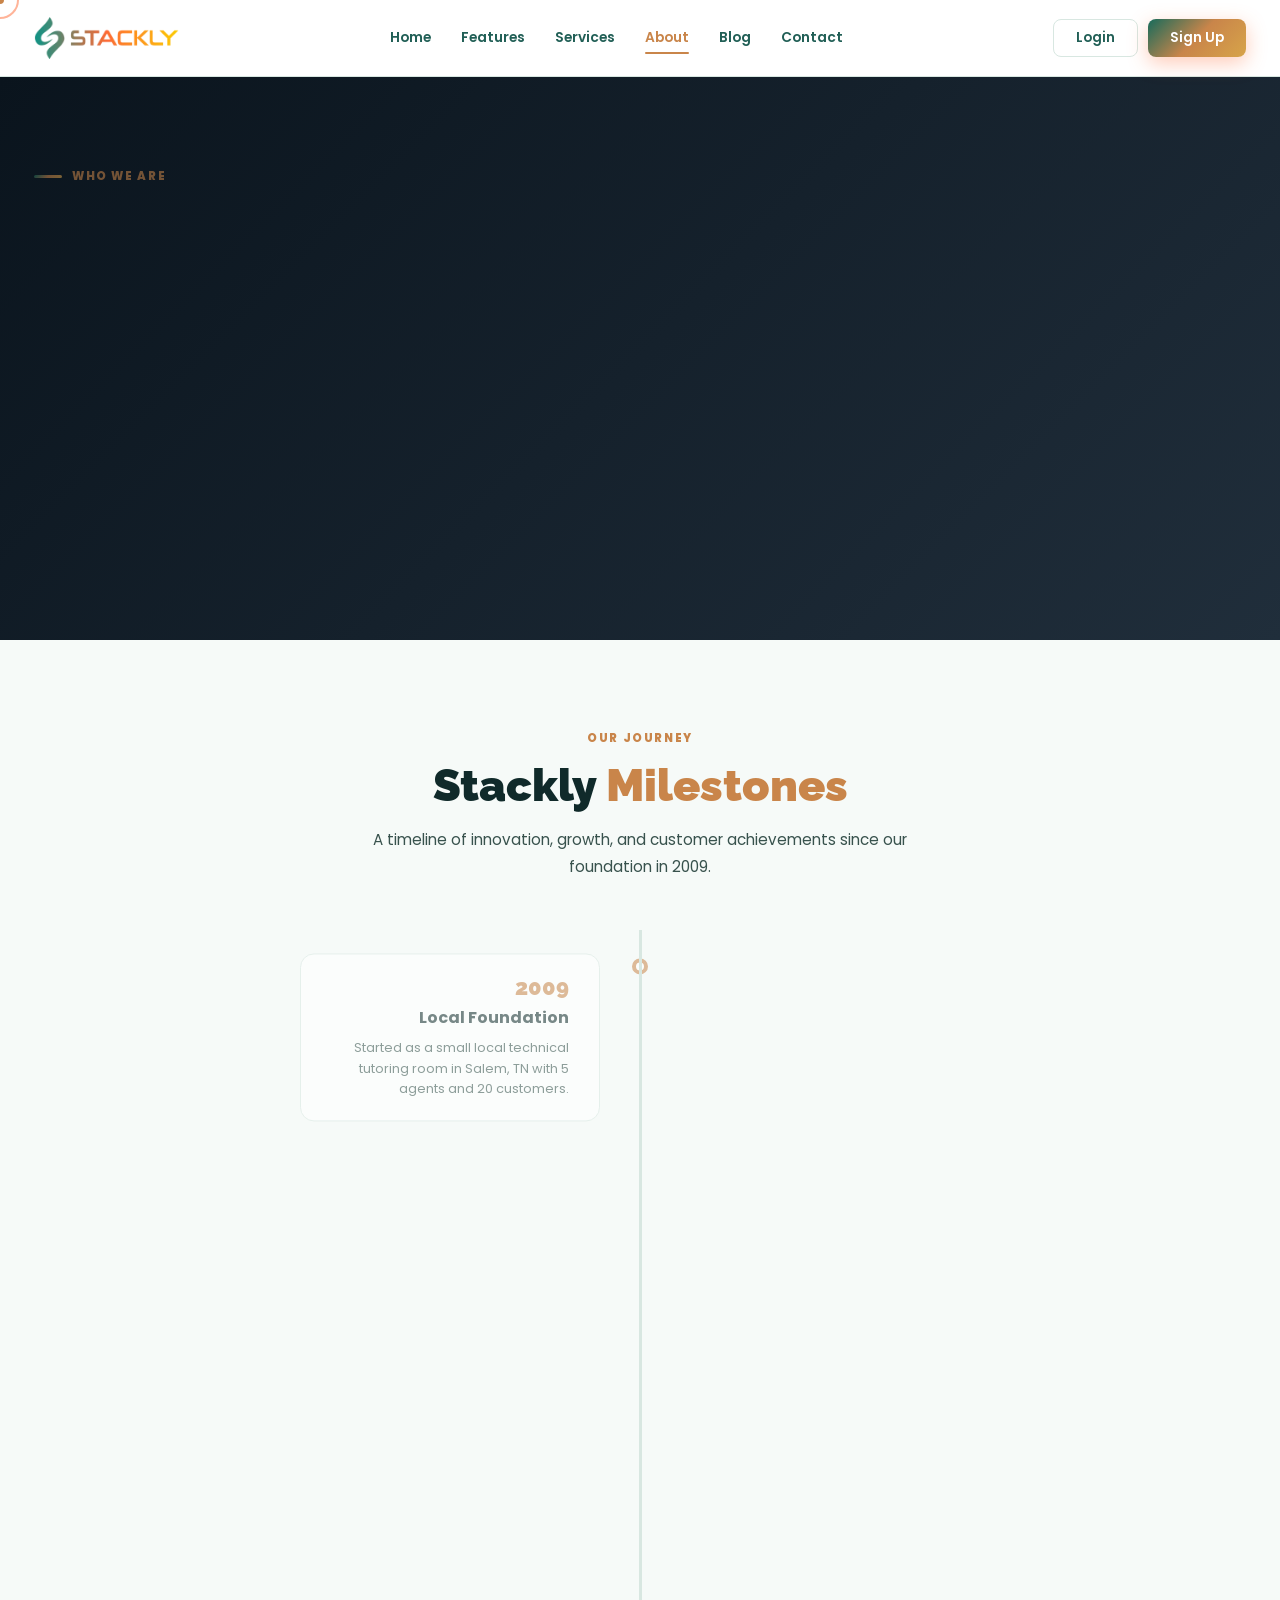
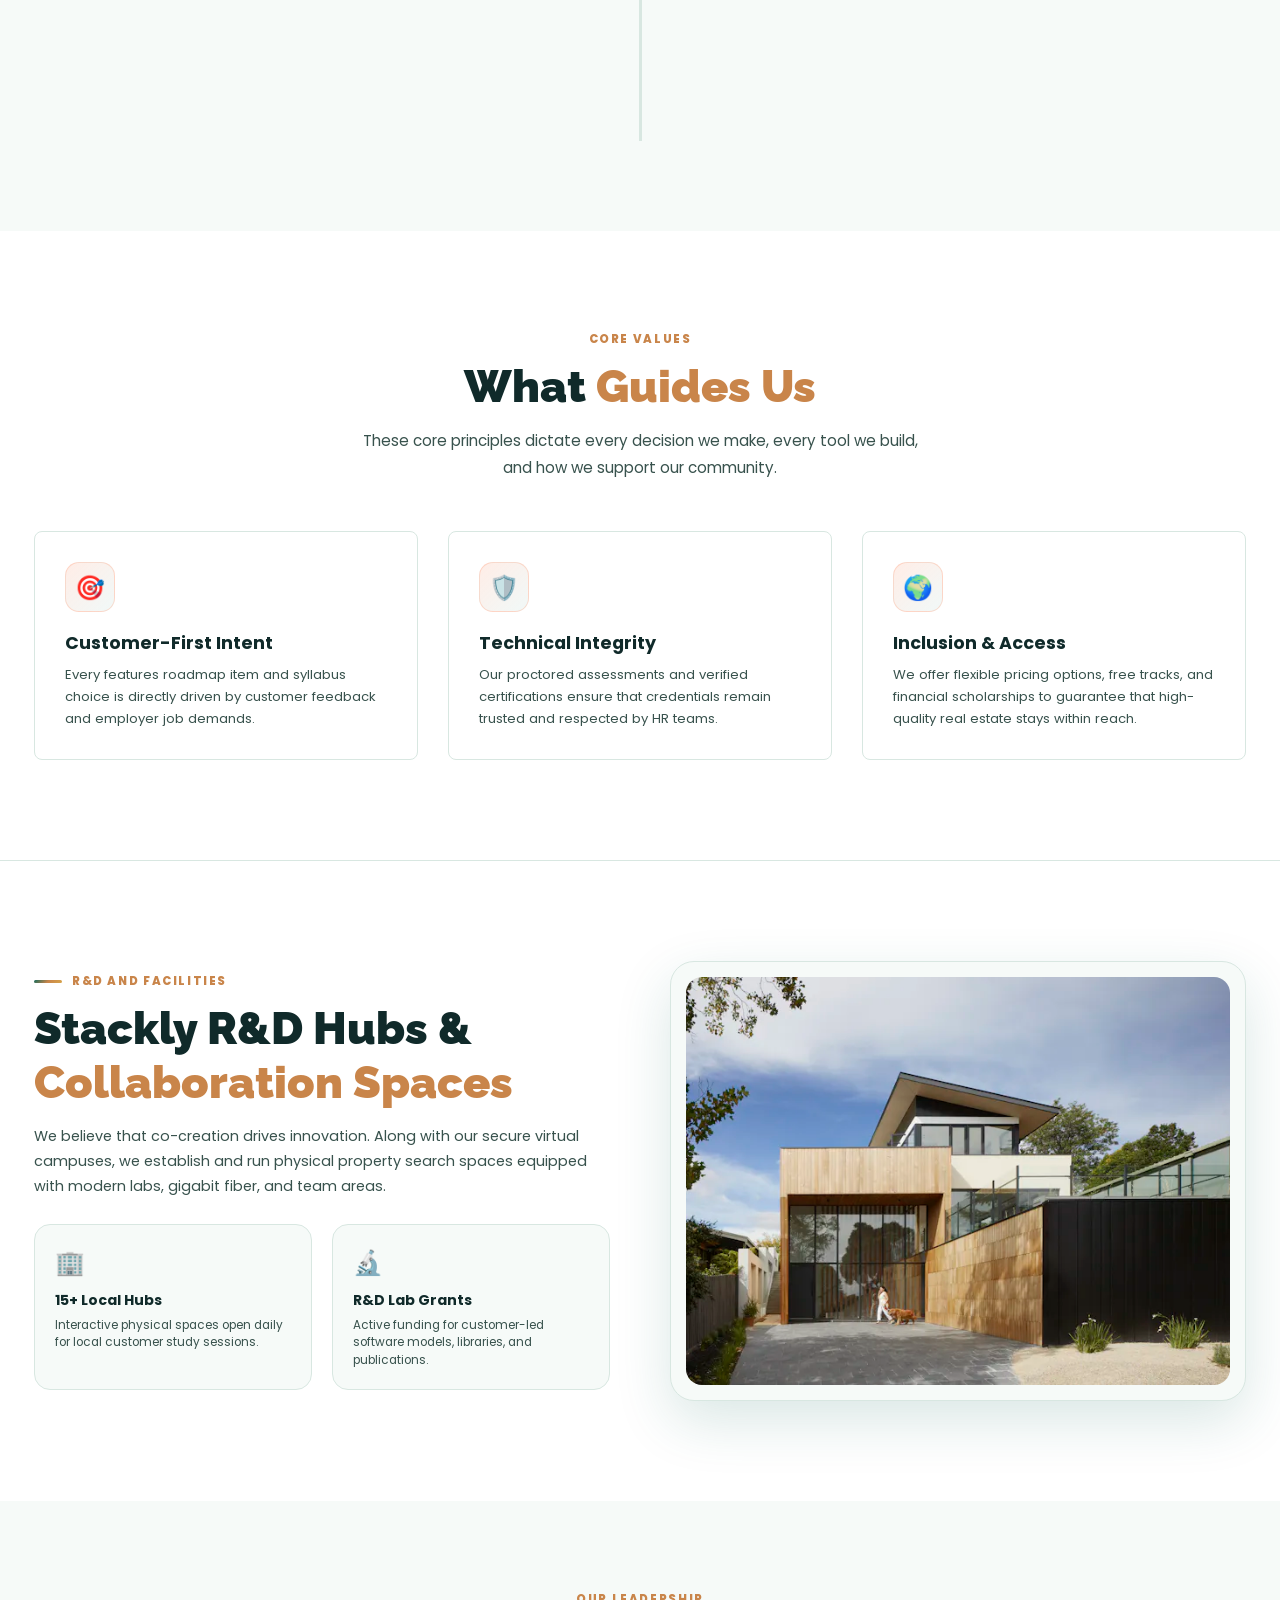
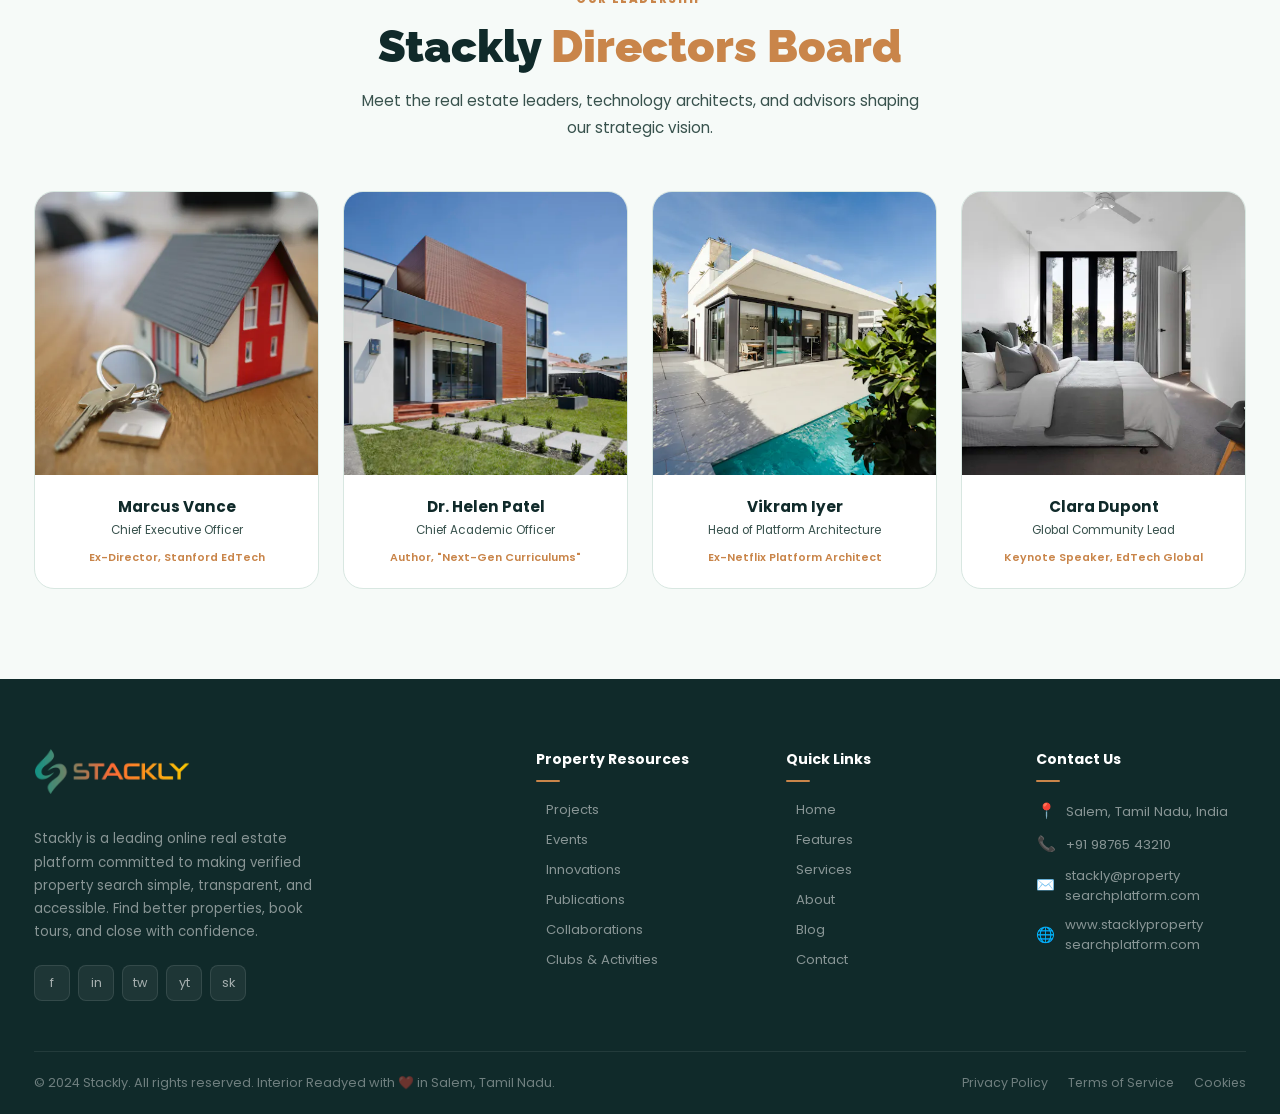
==== about.html @ 32b06a12 "Add files via upload" ====
<!DOCTYPE html>
<html lang="en">
<head>
<meta charset="UTF-8">
<meta name="viewport" content="width=device-width, initial-scale=1.0">
<title>About Us - Stackly</title>
<link href="https://fonts.googleapis.com/css2?family=Poppins:wght@300;400;500;600;700;800;900&family=Raleway:wght@400;600;700;800;900&display=swap" rel="stylesheet">
<link rel="stylesheet" href="index.css">
<!-- GSAP CDN -->
<script src="https://cdnjs.cloudflare.com/ajax/libs/gsap/3.12.5/gsap.min.js"></script>
<style>
/* Custom local styles for timeline */
.timeline {
  position: relative;
  max-width: 800px;
  margin: 40px auto 0;
  padding: 0 20px;
}
.timeline::after {
  content: '';
  position: absolute;
  width: 3px;
  background: var(--border);
  top: 0;
  bottom: 0;
  left: 50%;
  margin-left: -1.5px;
}
.timeline-item {
  padding: 10px 40px;
  position: relative;
  background: transparent;
  width: 50%;
  box-sizing: border-box;
}
.timeline-item::after {
  content: '';
  position: absolute;
  width: 16px;
  height: 16px;
  right: -8px;
  background: #fff;
  border: 4px solid var(--orange);
  top: 15px;
  border-radius: 50%;
  z-index: 1;
}
.left-item {
  left: 0;
  text-align: right;
}
.right-item {
  left: 50%;
  text-align: left;
}
.right-item::after {
  left: -8px;
}
.timeline-content {
  padding: 20px 30px;
  background: #fff;
  border: 1px solid var(--border);
  border-radius: 14px;
  position: relative;
}
.timeline-year {
  font-family: 'Raleway', sans-serif;
  font-size: 1.4rem;
  font-weight: 900;
  color: var(--orange);
  margin-bottom: 5px;
}
@media (max-width: 768px) {
  .timeline::after {
    left: 31px;
  }
  .timeline-item {
    width: 100%;
    padding-left: 70px;
    padding-right: 25px;
    text-align: left;
  }
  .timeline-item::after {
    left: 23px;
  }
  .left-item {
    left: 0;
  }
  .right-item {
    left: 0;
  }
}
</style>
</head>
<body>

<!-- CURSOR -->
<div id="cur-dot"></div>
<div id="cur-ring"></div>

<!-- LOADER -->
<div id="loader">
  <div class="loader-edu-wrapper">
    <svg class="loader-edu-icon" viewBox="0 0 24 24" fill="none" xmlns="http://www.w3.org/2000/svg">
      <defs>
        <linearGradient id="eduGrad" x1="0%" y1="0%" x2="100%" y2="100%">
          <stop offset="0%" stop-color="#0d9488" />
          <stop offset="50%" stop-color="#ff6b35" />
          <stop offset="100%" stop-color="#ffcc00" />
        </linearGradient>
        <linearGradient id="eduGradFill" x1="0%" y1="0%" x2="100%" y2="100%">
          <stop offset="0%" stop-color="#0d9488" stop-opacity="0.1" />
          <stop offset="50%" stop-color="#ff6b35" stop-opacity="0.1" />
          <stop offset="100%" stop-color="#ffcc00" stop-opacity="0.1" />
        </linearGradient>
      </defs>
      <path d="M6 12v5c0 2 2 3 6 3s6-1 6-3v-5" stroke="url(#eduGrad)" stroke-width="2" stroke-linecap="round" stroke-linejoin="round" fill="url(#eduGradFill)"/>
      <path d="M2 10l10-5 10 5-10 5z" stroke="url(#eduGrad)" stroke-width="2" stroke-linecap="round" stroke-linejoin="round" fill="url(#eduGradFill)"/>
      <path d="M22 10v6" stroke="url(#eduGrad)" stroke-width="2" stroke-linecap="round" stroke-linejoin="round"/>
    </svg>
  </div>
  <div class="ld-logo">
    <img src="logo_gold.webp" alt="Stackly Logo" class="loader-logo-img">
  </div>
  <div class="ld-bar-bg"><div class="ld-bar"></div></div>
  <div class="ld-words">Loading company history...</div>
</div>

<!-- SCROLL TOP -->
<div id="scrolltop" onclick="window.scrollTo({top:0,behavior:'smooth'})">↑</div>

</div>

<!-- NAVBAR -->
<nav id="navbar">
  <div class="nav-inner">
    <a href="index.html" class="nav-logo">
      <img src="logo_gold.webp" alt="Stackly Logo" class="nav-logo-img">
    </a>
    <ul class="nav-menu">
      <li><a href="index.html">Home</a></li>
      <li><a href="features.html">Features</a></li>
      <li><a href="services.html">Services</a></li>
      <li><a href="about.html" class="active">About</a></li>
      <li><a href="blog.html">Blog</a></li>
      <li><a href="contact.html">Contact</a></li>
    </ul>
    <div class="nav-actions">
      <button class="btn-login" onclick="location.href='login.html'">Login</button>
      <button class="btn-register" onclick="location.href='signup.html'">Sign Up</button>
    </div>
    <div class="hamburger" id="ham">
      <span></span><span></span><span></span>
    </div>
  </div>
</nav>

<!-- MOBILE MENU -->
<div id="mob-menu">
  <span id="mob-close">✕</span>
  <div class="mob-menu-logo">
    <img src="logo_gold.webp" alt="Stackly Logo" style="height: 48px; object-fit: contain;">
  </div>
  <div class="mob-menu-links">
    <a href="index.html">Home</a>
    <a href="features.html">Features</a>
    <a href="services.html">Services</a>
    <a href="about.html">About</a>
    <a href="blog.html">Blog</a>
    <a href="contact.html">Contact</a>
  </div>
  <div class="mob-menu-actions">
    <a href="login.html" class="mob-menu-btn secondary">Login</a>
    <a href="signup.html" class="mob-menu-btn">Sign Up</a>
  </div>
</div>

<!-- ABOUT HERO -->
<section id="about-hero" style="background: linear-gradient(135deg,#0a141d 0%,#202e3b 100%); min-height: 60vh; display: flex; align-items: center; color: #fff; padding: 100px 0; overflow: hidden; position: relative;">
  <div class="container" style="position: relative; z-index: 2;">
    <div class="grid-split-12-08" style="gap: 50px; align-items: center;">
      <div class="hero-left">
        <div class="sec-eyebrow" style="color: var(--orange); margin-bottom: 15px;">Who We Are</div>
        <h1 class="about-hero-title" style="font-family: 'Raleway', sans-serif; font-size: clamp(2.2rem, 4.5vw, 3.5rem); font-weight: 900; line-height: 1.15; margin-bottom: 20px;">
          Pioneering the Future of <span style="color: var(--orange);">Virtual Property Search</span>
        </h1>
        <p class="about-hero-sub" style="font-size: 1.05rem; color: rgba(255,255,255,0.7); line-height: 1.8; margin-bottom: 35px; max-width: 620px;">
          Stackly was established with a singular focus: to make elite technical and academic resources accessible to everyone. Today, we empower over 220k customers around the world.
        </p>
        <div class="about-hero-btns" style="display: flex; gap: 15px;">
          <a href="404.html" class="hbtn-main">📜 Our History Timeline</a>
          <a href="404.html" class="hbtn-ghost">Meet Directors Board</a>
        </div>
      </div>
      <div class="hero-right">
        <img src="downloaded_images/real-estate-hero.webp" alt="About Hero Image" style="width: 100%; border-radius: 20px; box-shadow: 0 20px 50px rgba(0,0,0,0.3); border: 1px solid rgba(255,255,255,0.15); aspect-ratio: 4/3; object-fit: cover;">
      </div>
    </div>
  </div>
</section>

<!-- HISTORY TIMELINE -->
<section id="story" style="background: var(--light); padding: 90px 0;">
  <div class="container">
    <div class="sec-head">
      <div class="sec-eyebrow">Our Journey</div>
      <h2 class="sec-title">Stackly <span>Milestones</span></h2>
      <p class="sec-desc">A timeline of innovation, growth, and customer achievements since our foundation in 2009.</p>
    </div>

    <div class="timeline">
      <!-- Item 1 -->
      <div class="timeline-item left-item">
        <div class="timeline-content">
          <div class="timeline-year">2009</div>
          <h4 style="font-size: 1rem; color: var(--navy); margin-bottom: 8px; font-weight: 700;">Local Foundation</h4>
          <p style="font-size: 0.8rem; color: var(--gray); line-height: 1.6;">Started as a small local technical tutoring room in Salem, TN with 5 agents and 20 customers.</p>
        </div>
      </div>

      <!-- Item 2 -->
      <div class="timeline-item right-item">
        <div class="timeline-content">
          <div class="timeline-year">2014</div>
          <h4 style="font-size: 1rem; color: var(--navy); margin-bottom: 8px; font-weight: 700;">Digital Expansion</h4>
          <p style="font-size: 0.8rem; color: var(--gray); line-height: 1.6;">Launched our online property search catalog, making high-quality lecture videos available to 20K+ users.</p>
        </div>
      </div>

      <!-- Item 3 -->
      <div class="timeline-item left-item">
        <div class="timeline-content">
          <div class="timeline-year">2019</div>
          <h4 style="font-size: 1rem; color: var(--navy); margin-bottom: 8px; font-weight: 700;">Collaborative Workspaces</h4>
          <p style="font-size: 0.8rem; color: var(--gray); line-height: 1.6;">Deployed real-time code-editor sandboxes and whiteboards to support peer-to-peer live showrooms.</p>
        </div>
      </div>

      <!-- Item 4 -->
      <div class="timeline-item right-item">
        <div class="timeline-content">
          <div class="timeline-year">2024</div>
          <h4 style="font-size: 1rem; color: var(--navy); margin-bottom: 8px; font-weight: 700;">AI Diagnosis Engine</h4>
          <p style="font-size: 0.8rem; color: var(--gray); line-height: 1.6;">Integrated our intelligent customer progress advisor, helping over 220,000 global scholars reach their goals.</p>
        </div>
      </div>
    </div>
  </div>
</section>

<!-- CORE VALUES -->
<section id="values" style="background: #fff; padding: 100px 0;">
  <div class="container">
    <div class="sec-head">
      <div class="sec-eyebrow">Core Values</div>
      <h2 class="sec-title">What <span>Guides Us</span></h2>
      <p class="sec-desc">These core principles dictate every decision we make, every tool we build, and how we support our community.</p>
    </div>

    <div class="grid-3col" style="gap: 30px; margin-top: 50px;">
      <!-- Value 1 -->
      <div class="feat-card" style="padding: 30px; border-radius: 16px;">
        <div class="feat-icon" style="font-size: 1.5rem; width: 50px; height: 50px; margin-bottom: 18px;">🎯</div>
        <h3 style="font-size: 1.1rem; font-weight: 700; color: var(--navy); margin-bottom: 8px;">Customer-First Intent</h3>
        <p style="font-size: 0.82rem; color: var(--gray); line-height: 1.65;">
          Every features roadmap item and syllabus choice is directly driven by customer feedback and employer job demands.
        </p>
      </div>

      <!-- Value 2 -->
      <div class="feat-card" style="padding: 30px; border-radius: 16px;">
        <div class="feat-icon" style="font-size: 1.5rem; width: 50px; height: 50px; margin-bottom: 18px;">🛡️</div>
        <h3 style="font-size: 1.1rem; font-weight: 700; color: var(--navy); margin-bottom: 8px;">Technical Integrity</h3>
        <p style="font-size: 0.82rem; color: var(--gray); line-height: 1.65;">
          Our proctored assessments and verified certifications ensure that credentials remain trusted and respected by HR teams.
        </p>
      </div>

      <!-- Value 3 -->
      <div class="feat-card" style="padding: 30px; border-radius: 16px;">
        <div class="feat-icon" style="font-size: 1.5rem; width: 50px; height: 50px; margin-bottom: 18px;">🌍</div>
        <h3 style="font-size: 1.1rem; font-weight: 700; color: var(--navy); margin-bottom: 8px;">Inclusion &amp; Access</h3>
        <p style="font-size: 0.82rem; color: var(--gray); line-height: 1.65;">
          We offer flexible pricing options, free tracks, and financial scholarships to guarantee that high-quality real estate stays within reach.
        </p>
      </div>
    </div>
  </div>
</section>

<!-- RESEARCH HUBS SECTION -->
<section id="hubs-section" style="background: #fff; padding: 100px 0; overflow: hidden; border-top: 1px solid var(--border);">
  <div class="container">
    <div class="grid-split-1-1" style="gap: 60px; align-items: center;">
      
      <div class="rv-l">
        <div class="sec-eyebrow">R&D and Facilities</div>
        <h2 class="sec-title">Stackly R&D Hubs & <span>Collaboration Spaces</span></h2>
        <p style="color: var(--gray); font-size: 0.9rem; line-height: 1.75; margin-bottom: 25px;">
          We believe that co-creation drives innovation. Along with our secure virtual campuses, we establish and run physical property search spaces equipped with modern labs, gigabit fiber, and team areas.
        </p>
        
        <div class="grid-split-1-1" style="gap: 20px;">
          <div style="background: var(--light); border: 1px solid var(--border); padding: 20px; border-radius: 16px;">
            <div style="font-size: 1.5rem; margin-bottom: 10px;">🏢</div>
            <h4 style="font-size: 0.88rem; font-weight: 700; color: var(--navy); margin-bottom: 6px;">15+ Local Hubs</h4>
            <p style="font-size: 0.74rem; color: var(--gray); line-height: 1.45;">Interactive physical spaces open daily for local customer study sessions.</p>
          </div>
          <div style="background: var(--light); border: 1px solid var(--border); padding: 20px; border-radius: 16px;">
            <div style="font-size: 1.5rem; margin-bottom: 10px;">🔬</div>
            <h4 style="font-size: 0.88rem; font-weight: 700; color: var(--navy); margin-bottom: 6px;">R&D Lab Grants</h4>
            <p style="font-size: 0.74rem; color: var(--gray); line-height: 1.45;">Active funding for customer-led software models, libraries, and publications.</p>
          </div>
        </div>
      </div>
      
      <div class="rv-r" style="position: relative;">
        <div style="background: var(--light); border: 1px solid var(--border); padding: 15px; border-radius: 24px; box-shadow: var(--shadow);">
          <img src="downloaded_images/real-estate-interior.webp" alt="Customers in Collaboration Space" style="width: 100%; border-radius: 16px; display: block; object-fit: cover; aspect-ratio: 4/3;">
        </div>
      </div>
      
    </div>
  </div>
</section>

<!-- LEADERSHIP BOARD -->
<section id="leadership" style="background: var(--light); padding: 90px 0;">
  <div class="container">
    <div class="sec-head">
      <div class="sec-eyebrow">Our Leadership</div>
      <h2 class="sec-title">Stackly <span>Directors Board</span></h2>
      <p class="sec-desc">Meet the real estate leaders, technology architects, and advisors shaping our strategic vision.</p>
    </div>

    <div class="grid-4col" style="gap: 24px; margin-top: 50px;">
      <!-- Leader 1 -->
      <div class="admin-card">
        <div class="tc-img">
          <img src="downloaded_images/real-estate-agent.webp" alt="Marcus Vance" style="width: 100%; height: 100%; object-fit: cover;">
        </div>
        <div class="tc-info" style="padding: 20px 15px;">
          <h4 style="font-size: 0.95rem; font-weight: 700; color: var(--navy); margin-bottom: 4px;">Marcus Vance</h4>
          <p style="font-size: 0.74rem; color: var(--gray); margin-bottom: 4px;">Chief Executive Officer</p>
          <small style="font-size: 0.68rem; color: var(--orange); font-weight: 600;">Ex-Director, Stanford EdTech</small>
        </div>
      </div>

      <!-- Leader 2 -->
      <div class="admin-card">
        <div class="tc-img">
          <img src="downloaded_images/real-estate-luxury.webp" alt="Dr. Helen Patel" style="width: 100%; height: 100%; object-fit: cover;">
        </div>
        <div class="tc-info" style="padding: 20px 15px;">
          <h4 style="font-size: 0.95rem; font-weight: 700; color: var(--navy); margin-bottom: 4px;">Dr. Helen Patel</h4>
          <p style="font-size: 0.74rem; color: var(--gray); margin-bottom: 4px;">Chief Academic Officer</p>
          <small style="font-size: 0.68rem; color: var(--orange); font-weight: 600;">Author, "Next-Gen Curriculums"</small>
        </div>
      </div>

      <!-- Leader 3 -->
      <div class="admin-card">
        <div class="tc-img">
          <img src="downloaded_images/real-estate-modern-home.webp" alt="Vikram Iyer" style="width: 100%; height: 100%; object-fit: cover;">
        </div>
        <div class="tc-info" style="padding: 20px 15px;">
          <h4 style="font-size: 0.95rem; font-weight: 700; color: var(--navy); margin-bottom: 4px;">Vikram Iyer</h4>
          <p style="font-size: 0.74rem; color: var(--gray); margin-bottom: 4px;">Head of Platform Architecture</p>
          <small style="font-size: 0.68rem; color: var(--orange); font-weight: 600;">Ex-Netflix Platform Architect</small>
        </div>
      </div>

      <!-- Leader 4 -->
      <div class="admin-card">
        <div class="tc-img">
          <img src="downloaded_images/real-estate-condo.webp" alt="Clara Dupont" style="width: 100%; height: 100%; object-fit: cover;">
        </div>
        <div class="tc-info" style="padding: 20px 15px;">
          <h4 style="font-size: 0.95rem; font-weight: 700; color: var(--navy); margin-bottom: 4px;">Clara Dupont</h4>
          <p style="font-size: 0.74rem; color: var(--gray); margin-bottom: 4px;">Global Community Lead</p>
          <small style="font-size: 0.68rem; color: var(--orange); font-weight: 600;">Keynote Speaker, EdTech Global</small>
        </div>
      </div>
    </div>
  </div>
</section>

<!-- FOOTER -->
<footer>
  <div class="container">
    <div class="footer-grid">
      <div class="fg-brand">
        <a href="index.html" class="nav-logo" style="margin-bottom:12px; display:inline-block;">
          <img src="logo_gold.webp" alt="Stackly Logo" class="footer-logo-img">
        </a>
        <p>Stackly is a leading online real estate platform committed to making verified property search simple, transparent, and accessible. Find better properties, book tours, and close with confidence.</p>
        <div class="foot-soc">
          <a class="fsoc" href="404.html">f</a>
          <a class="fsoc" href="404.html">in</a>
          <a class="fsoc" href="404.html">tw</a>
          <a class="fsoc" href="404.html">yt</a>
          <a class="fsoc" href="404.html">sk</a>
        </div>
      </div>
      <div class="fg-col">
        <h4>Property Resources</h4>
        <ul>
          <li><a href="404.html">Projects</a></li>
          <li><a href="404.html">Events</a></li>
          <li><a href="404.html">Innovations</a></li>
          <li><a href="404.html">Publications</a></li>
          <li><a href="404.html">Collaborations</a></li>
          <li><a href="404.html">Clubs & Activities</a></li>
        </ul>
      </div>
      <div class="fg-col">
      <h4>Quick Links</h4>
        <ul>
          <li><a href="index.html">Home</a></li>
          <li><a href="features.html">Features</a></li>
          <li><a href="services.html">Services</a></li>
          <li><a href="about.html">About</a></li>
          <li><a href="blog.html">Blog</a></li>
          <li><a href="contact.html">Contact</a></li>
        </ul>
      </div>
      <div class="fg-col">
      <h4>Contact Us</h4>
        <ul class="footer-contact-list">
          <li><span class="fc-icon">📍</span> Salem, Tamil Nadu, India</li>
          <li><span class="fc-icon">📞</span> +91 98765 43210</li>
          <li><span class="fc-icon">✉️</span> stackly@property searchplatform.com</li>
          <li><span class="fc-icon">🌐</span> www.stacklyproperty searchplatform.com</li>
        </ul>
      </div>
    </div>
    <div class="foot-bottom">
      <p>© 2024 Stackly. All rights reserved. Interior Readyed with ❤️ in Salem, Tamil Nadu.</p>
      <div class="foot-links">
        <a href="404.html">Privacy Policy</a>
        <a href="404.html">Terms of Service</a>
        <a href="404.html">Cookies</a>
      </div>
    </div>
  </div>
</footer>

<script>
/* ===== LOADER TRANSITION ===== */
const logo = document.querySelector('a.nav-logo');
if (logo) {
  logo.addEventListener('click', (e) => {
    e.preventDefault();
    const loader = document.getElementById('loader');
    if (loader) {
      loader.classList.add('show');
      setTimeout(() => {
        window.location.href = logo.getAttribute('href');
      }, 1500);
    } else {
      window.location.href = logo.getAttribute('href');
    }
  });
}

/* ===== CURSOR ===== */
const cd=document.getElementById('cur-dot'),cr=document.getElementById('cur-ring');
let mx=0,my=0,rx=0,ry=0;
document.addEventListener('mousemove',e=>{mx=e.clientX;my=e.clientY});
(function ac(){cd.style.left=mx+'px';cd.style.top=my+'px';rx+=(mx-rx)*.12;ry+=(my-ry)*.12;cr.style.left=rx+'px';cr.style.top=ry+'px';requestAnimationFrame(ac)})();
document.querySelectorAll('a,button,.feat-card,.admin-card').forEach(el=>{
  el.addEventListener('mouseenter',()=>cr.classList.add('big'));
  el.addEventListener('mouseleave',()=>cr.classList.remove('big'));
});

/* ===== NAVBAR SCROLL ===== */
const nb=document.getElementById('navbar');
window.addEventListener('scroll',()=>{
  nb.classList.toggle('scrolled',scrollY>80);
  document.getElementById('scrolltop').classList.toggle('show',scrollY>400);
});

/* ===== MOBILE MENU ===== */
document.getElementById('ham').addEventListener('click',()=>{
  document.getElementById('mob-menu').classList.add('open');
  document.body.classList.add('no-scroll');
  document.documentElement.classList.add('no-scroll');
});
document.getElementById('mob-close').addEventListener('click',()=>{
  document.getElementById('mob-menu').classList.remove('open');
  document.body.classList.remove('no-scroll');
  document.documentElement.classList.remove('no-scroll');
});
document.querySelectorAll('#mob-menu a').forEach(a=>a.addEventListener('click',()=>{
  document.getElementById('mob-menu').classList.remove('open');
  document.body.classList.remove('no-scroll');
  document.documentElement.classList.remove('no-scroll');
}));

/* ===== GSAP ABOUT ANIMATIONS ===== */
window.addEventListener('load', () => {
  setTimeout(() => {
    if (typeof gsap !== 'undefined') {
      gsap.from("#about-hero .sec-eyebrow", { opacity: 0, y: -20, duration: 0.8, ease: "power2.out" });
      gsap.from(".about-hero-title", { opacity: 0, y: 30, duration: 1, delay: 0.2, ease: "power3.out" });
      gsap.from(".about-hero-sub", { opacity: 0, y: 20, duration: 1, delay: 0.4, ease: "power2.out" });
      gsap.from(".about-hero-btns", { opacity: 0, scale: 0.95, duration: 0.8, delay: 0.6, ease: "back.out(1.5)" });
      gsap.from("#about-hero img", { opacity: 0, x: 40, duration: 1.2, delay: 0.4, ease: "power3.out" });
      
      // Animate timeline cards on scroll-reveal placeholder (for simple GSAP animation)
      gsap.from(".timeline-item", {
        opacity: 0,
        y: 30,
        duration: 0.8,
        stagger: 0.2,
        ease: "power2.out"
      });
    }
  }, 1500);
});

/* ===== SCROLL REVEAL ===== */
const ro=new IntersectionObserver(entries=>{
  entries.forEach(e=>{if(e.isIntersecting)e.target.classList.add('show')});
},{threshold:.1,rootMargin:'0px 0px -40px 0px'});
document.querySelectorAll('.rv,.rv-l,.rv-r').forEach(el=>ro.observe(el));
</script>
</body>
</html>
---- index.css ----
/* ===================== RESET ===================== */
*,*::before,*::after{margin:0;padding:0;box-sizing:border-box}
:root{
  --teal:#0d9488;
  --teal-dark:#042f2e;
  --teal-medium:#0d5c56;
  --teal-light:#ccfbf1;
  --tangerine:#ff6b35;
  --tangerine-dark:#e0531c;
  --tangerine-light:#ffedd5;
  --yellow:#ffcc00;
  --yellow-light:#fef9c3;
  
  --orange:var(--tangerine);
  --orange-dark:var(--tangerine-dark);
  --orange-light:var(--tangerine-light);
  --navy:var(--teal-dark);
  --navy2:var(--teal-medium);
  --navy3:#115e59;
  
  --white:#fff;
  --gray:#2b3e3c;
  --light:#f0fdfa;
  --border:#ccfbf1;
  --text:#0b2926;
  --grad:linear-gradient(135deg,var(--teal),var(--tangerine),var(--yellow));
  --shadow:0 20px 60px rgba(13,148,136,.15);
}
html{scroll-behavior:smooth;overflow-x:hidden;width:100%}
body{font-family:'Poppins',sans-serif;background:#fff;color:var(--text);overflow-x:hidden;cursor:none;width:100%;position:relative}

/* ===================== CURSOR ===================== */
#cur-dot{width:8px;height:8px;background:var(--orange);border-radius:50%;position:fixed;top:0;left:0;pointer-events:none;z-index:99999;transform:translate(-50%,-50%);transition:transform .1s}
#cur-ring{width:38px;height:38px;border:2px solid rgba(255,107,53,.5);border-radius:50%;position:fixed;top:0;left:0;pointer-events:none;z-index:99998;transform:translate(-50%,-50%);transition:all .18s ease}
#cur-ring.big{width:60px;height:60px;background:rgba(255,107,53,.07);border-color:var(--orange)}

/* ===================== LOADER ===================== */
#loader{position:fixed;inset:0;z-index:100000;background:var(--navy);display:flex;flex-direction:column;align-items:center;justify-content:center;gap:28px;transition:opacity .7s ease,visibility .7s ease;opacity:0;visibility:hidden;pointer-events:none}
#loader.show{opacity:1;visibility:visible;pointer-events:auto}
.ld-logo{display:flex;align-items:center;gap:12px}
.ld-icon{width:56px;height:56px;background:var(--grad);border-radius:16px;display:flex;align-items:center;justify-content:center;font-size:1.6rem;box-shadow:0 0 40px rgba(255,107,53,.5)}
#loader.show .ld-icon{animation:ldPop 1s ease infinite alternate}
@keyframes ldPop{from{transform:scale(.9)}to{transform:scale(1.05)}}
.ld-text{font-family:'Raleway',sans-serif;font-size:2.2rem;font-weight:900;color:#fff;letter-spacing:-1px}
.ld-text span{color:var(--orange)}
.ld-bar-bg{width:280px;height:4px;background:rgba(255,255,255,.1);border-radius:99px;overflow:hidden}
.ld-bar{height:100%;background:var(--grad);border-radius:99px;width:0}
#loader.show .ld-bar{animation:ldFill 1.5s cubic-bezier(.4,0,.2,1) forwards}
@keyframes ldFill{from{width:0}to{width:100%}}
.ld-words{font-size:.8rem;color:rgba(255,255,255,.45);letter-spacing:.15em;text-transform:uppercase}
#loader.show .ld-words{animation:ldFade 2s ease infinite}
@keyframes ldFade{0%,100%{opacity:.4}50%{opacity:1}}

.loader-edu-wrapper {
  display: flex;
  justify-content: center;
  align-items: center;
  margin-bottom: -10px;
}
.loader-edu-icon {
  width: 54px;
  height: 54px;
  filter: drop-shadow(0 0 20px rgba(13, 148, 136, 0.45));
  animation: eduFloat 2s ease-in-out infinite alternate;
}
@keyframes eduFloat {
  0% {
    transform: translateY(0) rotate(-3deg);
  }
  100% {
    transform: translateY(-8px) rotate(3deg);
  }
}

/* ===================== NAVBAR ===================== */
#navbar{background:#fff;padding:0;position:sticky;top:0;z-index:899;border-bottom:1px solid var(--border);transition:all .3s ease}
#navbar.scrolled{box-shadow:0 4px 24px rgba(0,0,0,.08);top:0}

.nav-inner{max-width:1260px;margin:0 auto;padding:0 24px;display:flex;align-items:center;justify-content:space-between;height:76px}
.nav-logo{display:flex;align-items:center;gap:12px;text-decoration:none}
.nav-logo-box{width:42px;height:42px;background:var(--grad);border-radius:12px;display:flex;align-items:center;justify-content:center;font-size:1.2rem;box-shadow:var(--shadow);transition:transform .3s}
.nav-logo:hover .nav-logo-box{transform:rotate(-8deg) scale(1.08)}
.nav-logo-text{font-family:'Raleway',sans-serif;font-size:1.5rem;font-weight:900;color:var(--navy);letter-spacing:-1px}
.nav-logo-text span{color:var(--orange)}
.nav-logo-img {
  height: 42px;
  width: auto;
  object-fit: contain;
  display: block;
  transition: transform 0.3s ease;
}
.nav-logo:hover .nav-logo-img {
  transform: scale(1.04);
}
.loader-logo-img {
  height: 60px;
  width: auto;
  object-fit: contain;
  display: block;
  margin: 0 auto;
}
.footer-logo-img {
  height: 45px;
  width: auto;
  object-fit: contain;
  display: block;
  transition: transform 0.3s ease;
}
.nav-logo:hover .footer-logo-img {
  transform: scale(1.04);
}
.nav-menu{display:flex;align-items:center;gap:2px;list-style:none}
.nav-menu>li{position:relative}
.nav-menu>li>a{display:flex;align-items:center;gap:4px;color:var(--navy2);font-size:.86rem;font-weight:600;padding:10px 14px;border-radius:8px;text-decoration:none;transition:all .2s;position:relative}
.nav-menu>li>a::after{content:'';position:absolute;bottom:4px;left:14px;right:14px;height:2px;background:var(--orange);border-radius:99px;transform:scaleX(0);transition:transform .25s}
.nav-menu>li>a:hover,.nav-menu>li>a.active{color:var(--orange)}
.nav-menu>li>a:hover::after,.nav-menu>li>a.active::after{transform:scaleX(1)}

.nav-actions{display:flex;align-items:center;gap:10px}
.btn-login{padding:8px 22px;border:1.5px solid var(--border);border-radius:8px;color:var(--navy2);font-size:.84rem;font-weight:600;background:transparent;cursor:pointer;font-family:'Poppins',sans-serif;transition:all .25s}
.btn-login:hover{border-color:var(--orange);color:var(--orange)}
.btn-register{padding:9px 22px;background:var(--grad);border:none;border-radius:8px;color:#fff;font-size:.84rem;font-weight:600;cursor:pointer;font-family:'Poppins',sans-serif;box-shadow:0 6px 20px rgba(255,107,53,.35);transition:all .3s}
.btn-register:hover{transform:translateY(-2px);box-shadow:0 12px 30px rgba(255,107,53,.45)}
.hamburger{display:none;flex-direction:column;gap:5px;cursor:pointer;padding:6px}
.hamburger span{width:24px;height:2px;background:var(--navy);border-radius:2px;transition:all .3s}

/* ===================== HERO ===================== */
#hero{background:var(--navy);min-height:88vh;display:flex;align-items:center;position:relative;overflow:hidden;padding:60px 0}
.hero-video-container {
  position: absolute;
  inset: 0;
  width: 100%;
  height: 100%;
  overflow: hidden;
  z-index: 0;
}
.hero-video {
  position: absolute;
  top: 0;
  left: 0;
  width: 100%;
  height: 100%;
  object-fit: cover;
  opacity: 0;
  transition: opacity 1.5s ease-in-out;
}
.hero-video.active {
  opacity: 0.92;
}
.video-overlay {
   position: absolute;
   inset: 0;
   background: linear-gradient(135deg, rgba(4,47,46, 0.55) 0%, rgba(4,47,46, 0.45) 50%, rgba(4,47,46, 0.55) 100%);
   z-index: 1;
}

/* Premium Word-Reveal Animation Tours */
.char-line {
  display: block;
  overflow: hidden;
  padding-bottom: 2px;
}
.char-word {
  display: inline-block;
  transform: translateY(110%);
  opacity: 0;
}

.hero-inner{max-width:1260px;margin:0 auto;padding:0 24px;display:flex;flex-direction:column;align-items:center;text-align:center;justify-content:center;position:relative;z-index:1}
.hero-badge{display:inline-flex;align-items:center;gap:8px;background:rgba(255,107,53,.15);border:1px solid rgba(255,107,53,.35);border-radius:99px;padding:6px 18px;font-size:.75rem;font-weight:700;color:var(--orange);letter-spacing:.08em;text-transform:uppercase;margin-bottom:22px}
.badge-pulse{width:7px;height:7px;background:var(--orange);border-radius:50%;animation:blink 1.2s ease infinite}
@keyframes blink{0%,100%{opacity:1;transform:scale(1)}50%{opacity:.4;transform:scale(.7)}}
#hero h1{font-family:'Raleway',sans-serif;font-size:clamp(2.2rem,5vw,3.8rem);font-weight:900;color:#fff;line-height:1.1;margin-bottom:20px;text-align:center;text-shadow:0 4px 15px rgba(0,0,0,0.4)}
#hero h1 .hl{color:var(--orange)}
.hero-sub{font-size:1.02rem;color:rgba(255,255,255,.85);line-height:1.75;max-width:680px;margin:0 auto 36px;text-shadow:0 2px 8px rgba(0,0,0,0.4)}
.hero-btns{display:flex;gap:14px;flex-wrap:wrap;justify-content:center;margin-bottom:48px;opacity:1 !important;visibility:visible !important}
.hbtn-main{display:inline-flex;align-items:center;gap:8px;background:var(--grad);color:#ffffff !important;padding:15px 32px;border-radius:14px;font-size:.96rem;font-weight:800 !important;text-decoration:none;border:2px solid #ffffff !important;text-shadow:0 2px 6px rgba(0,0,0,0.85) !important;box-shadow:0 10px 35px rgba(255,107,53,.55), inset 0 1px 0 rgba(255,255,255,.25);transition:all .3s;position:relative;overflow:hidden;opacity:1 !important;visibility:visible !important}
.hbtn-main::before{content:'';position:absolute;inset:0;background:linear-gradient(180deg, rgba(255,255,255,.25) 0%, transparent 60%);pointer-events:none;border-radius:12px}
.hbtn-main:hover{transform:translateY(-3px);box-shadow:0 16px 45px rgba(255,107,53,.65), 0 0 0 4px rgba(255,255,255,.25);border-color:#ffffff !important}
.hbtn-ghost{display:inline-flex;align-items:center;gap:8px;border:2px solid #ffffff !important;color:#ffffff !important;padding:14px 30px;border-radius:14px;font-size:.96rem;font-weight:800 !important;text-decoration:none;background:rgba(4, 47, 46, 0.75) !important;text-shadow:0 2px 6px rgba(0,0,0,0.85) !important;box-shadow:0 6px 20px rgba(0,0,0,.3), inset 0 1px 0 rgba(255,255,255,.15);transition:all .3s;position:relative;overflow:hidden;opacity:1 !important;visibility:visible !important}
.hbtn-ghost::before{content:'';position:absolute;inset:0;background:linear-gradient(180deg, rgba(255,255,255,.1) 0%, transparent 60%);pointer-events:none;border-radius:12px}
.hbtn-ghost:hover{border-color:var(--orange) !important;background:var(--orange) !important;transform:translateY(-3px);box-shadow:0 12px 30px rgba(255,107,53,.45), 0 0 0 4px rgba(255,255,255,.2)}
.play-wrap{width:22px;height:22px;background:rgba(255,255,255,.35);border-radius:50%;display:flex;align-items:center;justify-content:center;font-size:.55rem}
.hero-stats{display:flex;gap:24px;justify-content:center;margin-top:40px;flex-wrap:wrap}
.hero-stats > div {
  transition: transform 0.3s cubic-bezier(0.4, 0, 0.2, 1), background 0.3s ease, border-color 0.3s ease, box-shadow 0.3s ease;
  cursor: pointer;
  padding: 16px 28px;
  border-radius: 16px;
  background: rgba(4, 47, 46, 0.5);
  border: 1px solid rgba(255, 255, 255, 0.12);
  box-shadow: 0 8px 32px rgba(0, 0, 0, 0.2);
  backdrop-filter: blur(8px);
  -webkit-backdrop-filter: blur(8px);
  text-align: center;
  min-width: 170px;
}
.hero-stats > div:hover {
  transform: translateY(-6px);
  background: rgba(4, 47, 46, 0.7);
  border-color: rgba(255, 107, 53, 0.6);
  box-shadow: 0 15px 35px rgba(0, 0, 0, 0.35);
}
.hstat-num{font-family:'Raleway',sans-serif;font-size:2.2rem;font-weight:900;color:#fff;transition:color 0.3s ease, text-shadow 0.3s ease}
.hstat-num em{color:var(--orange);font-style:normal;transition:color 0.3s ease, text-shadow 0.3s ease}
.hero-stats > div:hover .hstat-num {
  text-shadow: 0 0 15px rgba(255, 255, 255, 0.6);
}
.hero-stats > div:hover .hstat-num em {
  color: var(--yellow);
  text-shadow: 0 0 15px rgba(255, 204, 0, 0.8);
}
.hstat-label{font-size:.8rem;color:rgba(255,255,255,.85);margin-top:4px;font-weight:500;transition:color 0.3s ease, text-shadow 0.3s ease;letter-spacing:0.2px}
.hero-stats > div:hover .hstat-label {
  color: #fff;
  text-shadow: 0 0 8px rgba(255, 255, 255, 0.4);
}


/* HERO VISUAL */
.hero-visual{position:relative}
.hero-card-3d{background:linear-gradient(135deg,rgba(255,107,53,.12),rgba(13,148,136,.08));border:1px solid rgba(255,107,53,.2);border-radius:24px;overflow:hidden;transform-style:preserve-3d;transition:transform .5s ease;cursor:default}
.hero-card-3d:hover{transform:rotateY(-8deg) rotateX(4deg)}
.hero-img{width:100%;aspect-ratio:4/3;object-fit:cover;display:block;filter:brightness(.85)}
.hero-img-over{position:absolute;inset:0;background:linear-gradient(to top,rgba(4,47,46,.85) 0%,transparent 55%)}
.hero-tag{position:absolute;top:16px;left:16px;display:flex;gap:10px}
.ht-badge{display:flex;align-items:center;gap:6px;background:var(--orange);border-radius:99px;padding:5px 14px;font-size:.72rem;font-weight:700;color:#fff}
.ht-live{width:6px;height:6px;background:#fff;border-radius:50%;animation:blink 1s infinite}
.hero-info-bar{position:absolute;bottom:18px;left:18px;right:18px;display:flex;justify-content:space-between;align-items:flex-end}
.hib-left{color:#fff}
.hib-left h3{font-size:1.05rem;font-weight:700;margin-bottom:4px}
.hib-left p{font-size:.75rem;opacity:.7}
.hib-right{display:flex;align-items:center;gap:8px}
.mini-avs{display:flex}
.mini-avs img{width:26px;height:26px;border-radius:50%;border:2px solid rgba(255,255,255,.3);margin-left:-8px;object-fit:cover}
.mini-avs img:first-child{margin-left:0}
.mini-count{font-size:.72rem;color:rgba(255,255,255,.8);font-weight:600}
/* floating chips */
.fchip{position:absolute;background:rgba(255,255,255,.95);backdrop-filter:blur(12px);border-radius:14px;padding:12px 16px;box-shadow:0 10px 30px rgba(0,0,0,.2);animation:flt 4s ease-in-out infinite}
.fchip:nth-child(2){animation-delay:-2s}
.fc-top{top:-20px;right:-10px}
.fc-bot{bottom:40px;right:-30px}
@keyframes flt{0%,100%{transform:translateY(0)}50%{transform:translateY(-14px)}}
.fchip-icon{font-size:1.2rem;margin-bottom:4px}
.fchip-val{font-size:1rem;font-weight:800;color:var(--navy);line-height:1}
.fchip-lab{font-size:.65rem;color:var(--gray);margin-top:2px}
.fchip-stars{color:var(--yellow);font-size:.7rem;margin-bottom:2px}

/* ===================== SECTION BASE ===================== */
section{padding:80px 0;position:relative}
.container{max-width:1260px;margin:0 auto;padding:0 24px}
.sec-eyebrow{font-size:.72rem;font-weight:800;color:var(--orange);letter-spacing:.14em;text-transform:uppercase;margin-bottom:12px;display:flex;align-items:center;gap:10px}
.sec-eyebrow::before{content:'';width:28px;height:3px;background:var(--grad);border-radius:99px}
.sec-title{font-family:'Raleway',sans-serif;font-size:clamp(1.8rem,3.5vw,2.8rem);font-weight:900;color:var(--navy);line-height:1.2;margin-bottom:14px}
.sec-title span{color:var(--orange)}
.sec-desc{font-size:.95rem;color:var(--gray);line-height:1.75;max-width:580px;margin-bottom:50px}
.sec-head{text-align:center}
.sec-head .sec-desc{margin:0 auto 50px}
.sec-head .sec-eyebrow{justify-content:center}
.sec-head .sec-eyebrow::before{display:none}

/* ===================== REVEAL ANIMATIONS ===================== */
.rv{opacity:0;transform:translateY(40px);transition:opacity .75s ease,transform .75s ease}
.rv.show{opacity:1;transform:none}
.rv-l{opacity:0;transform:translateX(-40px);transition:opacity .75s ease,transform .75s ease}
.rv-l.show{opacity:1;transform:none}
.rv-r{opacity:0;transform:translateX(40px);transition:opacity .75s ease,transform .75s ease}
.rv-r.show{opacity:1;transform:none}
.d1{transition-delay:.1s}.d2{transition-delay:.2s}.d3{transition-delay:.3s}.d4{transition-delay:.4s}.d5{transition-delay:.5s}

/* ===================== WELCOME / FEATURES ===================== */
#features{background:var(--light)}
.features-grid{display:grid;grid-template-columns:1fr 1fr 1fr;gap:22px;margin-top:10px}
.feat-card{background:#fff;border:1px solid var(--border);border-radius:20px;padding:30px;transition:all .35s ease;transform-style:preserve-3d;cursor:default;position:relative;overflow:hidden}
.feat-card::before{content:'';position:absolute;top:0;left:0;right:0;height:3px;background:var(--grad);transform:scaleX(0);transform-origin:left;transition:transform .35s ease}
.feat-card:hover::before{transform:scaleX(1)}
.feat-card:hover{transform:translateY(-8px);box-shadow:0 24px 60px rgba(255,107,53,.12);border-color:rgba(255,107,53,.2)}
.feat-icon{width:54px;height:54px;border-radius:14px;background:linear-gradient(135deg,rgba(255,107,53,.12),rgba(13,148,136,.06));border:1px solid rgba(255,107,53,.2);display:flex;align-items:center;justify-content:center;font-size:1.4rem;margin-bottom:18px;transition:all .3s}
.feat-card:hover .feat-icon{background:var(--grad);transform:scale(1.08) rotate(-5deg);border-color:transparent}
.feat-img {
  margin: -30px -30px 18px -30px;
  aspect-ratio: 16/10;
  overflow: hidden;
  position: relative;
  border-bottom: 1px solid var(--border);
}
.feat-img img {
  width: 100%;
  height: 100%;
  object-fit: cover;
  display: block;
  transition: transform .5s ease;
}
.feat-card:hover .feat-img img {
  transform: scale(1.06);
}
.feat-badge {
  position: absolute;
  bottom: 12px;
  right: 12px;
  background: rgba(255, 255, 255, 0.95);
  backdrop-filter: blur(4px);
  width: 36px;
  height: 36px;
  border-radius: 50%;
  display: flex;
  align-items: center;
  justify-content: center;
  font-size: 1.1rem;
  box-shadow: 0 4px 12px rgba(0, 0, 0, 0.12);
  border: 1px solid rgba(255, 107, 53, 0.15);
}
.feat-card h3{font-size:1rem;font-weight:700;color:var(--navy);margin-bottom:10px}
.feat-card p{font-size:.84rem;color:var(--gray);line-height:1.7}

/* 2-col intro */
.features-intro{display:grid;grid-template-columns:1fr 1fr;gap:60px;align-items:center;margin-bottom:60px}
.fi-img-wrap{position:relative;border-radius:24px;overflow:hidden}
.fi-img-wrap img{width:100%;aspect-ratio:4/5;object-fit:cover;display:block;border-radius:24px;transition:transform .5s ease}
.fi-img-wrap:hover img{transform:scale(1.04)}
.fi-badge{position:absolute;bottom:-16px;left:30px;background:var(--grad);border-radius:16px;padding:18px 24px;box-shadow:var(--shadow);color:#fff;text-align:center}
.fi-badge .num{font-family:'Raleway',sans-serif;font-size:2rem;font-weight:900}
.fi-badge .lbl{font-size:.72rem;opacity:.9;margin-top:2px}
.fi-list{list-style:none;display:flex;flex-direction:column;gap:14px;margin:28px 0 36px}
.fi-list li{display:flex;align-items:flex-start;gap:12px;font-size:.88rem;color:var(--navy2);line-height:1.6}
.fi-check{width:22px;height:22px;min-width:22px;border-radius:50%;background:var(--grad);display:flex;align-items:center;justify-content:center;font-size:.6rem;color:#fff;margin-top:1px}

/* ===================== COURSES ===================== */
#properties{background:#fff}
.properties-tabs{display:flex;gap:10px;flex-wrap:wrap;margin-bottom:36px;justify-content:center}
.ctab{padding:8px 22px;border:1.5px solid var(--border);border-radius:99px;font-size:.82rem;font-weight:600;color:var(--gray);cursor:pointer;transition:all .25s;background:#fff;font-family:'Poppins',sans-serif}
.ctab.active,.ctab:hover{background:var(--grad);border-color:transparent;color:#fff;box-shadow:0 6px 20px rgba(255,107,53,.3)}
.properties-grid{display:grid;grid-template-columns:repeat(3,1fr);gap:24px}
.property-card{background:#fff;border:1px solid var(--border);border-radius:20px;overflow:hidden;transition:all .4s ease;transform-style:preserve-3d}
.property-card:hover{transform:translateY(-10px) rotateY(2deg);box-shadow:0 24px 60px rgba(0,0,0,.1),0 0 0 1px rgba(255,107,53,.15)}
.cc-img{position:relative;aspect-ratio:16/9;overflow:hidden}
.cc-img img{width:100%;height:100%;object-fit:cover;transition:transform .5s ease;display:block}
.property-card:hover .cc-img img{transform:scale(1.07)}
.cc-label{position:absolute;top:12px;left:12px;background:var(--orange);border-radius:6px;padding:4px 12px;font-size:.68rem;font-weight:800;color:#fff;text-transform:uppercase;letter-spacing:.06em}
.cc-price{position:absolute;top:12px;right:12px;background:rgba(4,47,46,.85);backdrop-filter:blur(6px);border-radius:6px;padding:4px 12px;font-size:.8rem;font-weight:700;color:var(--orange)}
.cc-overlay{position:absolute;inset:0;background:linear-gradient(to top,rgba(4,47,46,.6) 0%,transparent 60%);opacity:0;transition:opacity .3s}
.property-card:hover .cc-overlay{opacity:1}
.cc-body{padding:20px}
.cc-title{font-size:.98rem;font-weight:700;color:var(--navy);margin-bottom:10px;line-height:1.4}
.cc-meta{display:flex;gap:14px;margin-bottom:16px;flex-wrap:wrap}
.cc-meta span{font-size:.72rem;color:var(--gray);display:flex;align-items:center;gap:4px}
.cc-foot{display:flex;align-items:center;justify-content:space-between;padding-top:14px;border-top:1px solid var(--border)}
.cc-tutor{display:flex;align-items:center;gap:8px}
.cc-tutor img{width:30px;height:30px;border-radius:50%;object-fit:cover;border:2px solid rgba(255,107,53,.3)}
.cc-tutor span{font-size:.76rem;color:var(--gray);font-weight:500}
.cc-rating{display:flex;align-items:center;gap:4px;font-size:.76rem;font-weight:700;color:var(--navy)}
.cc-stars{color:var(--yellow);font-size:.68rem}
.cc-btn{display:block;width:100%;margin-top:14px;padding:10px;background:var(--orange-light);border:1.5px solid rgba(255,107,53,.25);border-radius:10px;color:var(--orange);font-size:.84rem;font-weight:700;text-align:center;cursor:pointer;transition:all .3s;font-family:'Poppins',sans-serif}
.cc-btn:hover{background:var(--grad);color:#fff;border-color:transparent;transform:translateY(-2px);box-shadow:0 8px 20px rgba(255,107,53,.35)}

/* ===================== STATS BAND ===================== */
#stats{background:var(--grad);padding:60px 0}
.stats-inner{display:grid;grid-template-columns:repeat(4,1fr);gap:30px;text-align:center}
.stat-block .num{font-family:'Raleway',sans-serif;font-size:2.8rem;font-weight:900;color:#fff}
.stat-block .lab{font-size:.85rem;color:rgba(255,255,255,.8);margin-top:4px}
.stat-block .ico{font-size:2rem;margin-bottom:8px}

/* ===================== EVENTS ===================== */
#events{background:var(--light)}
.events-list{display:flex;flex-direction:column;gap:20px}
.event-card{background:#fff;border:1px solid var(--border);border-radius:16px;padding:0;display:grid;grid-template-columns:90px 1fr auto;overflow:hidden;transition:all .35s ease}
.event-card:hover{transform:translateX(8px);box-shadow:0 12px 40px rgba(255,107,53,.1);border-color:rgba(255,107,53,.25)}
.ev-date{background:var(--grad);display:flex;flex-direction:column;align-items:center;justify-content:center;padding:20px 14px;color:#fff;min-width:90px}
.ev-day{font-family:'Raleway',sans-serif;font-size:2rem;font-weight:900;line-height:1}
.ev-mon{font-size:.72rem;font-weight:700;opacity:.85;letter-spacing:.06em;text-transform:uppercase}
.ev-body{padding:18px 22px}
.ev-tag{display:inline-block;background:var(--orange-light);color:var(--orange);font-size:.68rem;font-weight:700;padding:3px 10px;border-radius:99px;margin-bottom:8px;text-transform:uppercase;letter-spacing:.06em}
.ev-body h4{font-size:.98rem;font-weight:700;color:var(--navy);margin-bottom:6px}
.ev-body p{font-size:.8rem;color:var(--gray);line-height:1.6}
.ev-meta{display:flex;gap:14px;margin-top:8px;flex-wrap:wrap}
.ev-meta span{font-size:.73rem;color:var(--gray);display:flex;align-items:center;gap:4px}
.ev-action{padding:20px 24px;display:flex;align-items:center}
.ev-reg{padding:9px 20px;background:var(--grad);border:none;border-radius:8px;color:#fff;font-size:.8rem;font-weight:700;cursor:pointer;font-family:'Poppins',sans-serif;white-space:nowrap;transition:all .3s;box-shadow:0 6px 18px rgba(255,107,53,.35)}
.ev-reg:hover{transform:translateY(-2px);box-shadow:0 12px 30px rgba(255,107,53,.45)}

/* ===================== CTA BAND ===================== */
#cta-band{background:var(--navy);padding:80px 0;overflow:hidden}
.cta-inner{display:grid;grid-template-columns:1fr 1fr;gap:60px;align-items:center}
.cta-text .sec-eyebrow{color:var(--orange)}
.cta-text .sec-title{color:#fff}
.cta-text .sec-desc{color:rgba(255,255,255,.6);margin-bottom:32px}
.cta-img{position:relative;border-radius:24px;overflow:hidden}
.cta-img img{width:100%;aspect-ratio:4/3;object-fit:cover;border-radius:24px}
.cta-img::after{content:'';position:absolute;inset:0;border-radius:24px;background:linear-gradient(135deg,rgba(255,107,53,.25),rgba(13,148,136,.1))}

/* ===================== TEACHERS ===================== */
#admins{background:#fff}
.admins-grid{display:grid;grid-template-columns:repeat(4,1fr);gap:22px}
.admin-card{background:#fff;border:1px solid var(--border);border-radius:20px;overflow:hidden;transition:all .4s ease;transform-style:preserve-3d;text-align:center}
.admin-card:hover{transform:translateY(-10px) rotateX(3deg);box-shadow:0 24px 60px rgba(0,0,0,.1);border-color:rgba(255,107,53,.2)}
.tc-img{position:relative;aspect-ratio:1/1;overflow:hidden}
.tc-img img{width:100%;height:100%;object-fit:cover;transition:transform .4s ease}
.admin-card:hover .tc-img img{transform:scale(1.06)}
.tc-overlay{position:absolute;inset:0;background:linear-gradient(to top,rgba(255,107,53,.9) 0%,transparent 60%);opacity:0;transition:opacity .3s;display:flex;align-items:flex-end;padding:16px}
.admin-card:hover .tc-overlay{opacity:1}
.tc-socials{display:flex;gap:8px;width:100%}
.tc-soc{width:34px;height:34px;border-radius:50%;background:rgba(255,255,255,.2);border:1px solid rgba(255,255,255,.3);display:flex;align-items:center;justify-content:center;font-size:.72rem;color:#fff;cursor:pointer;transition:all .2s}
.tc-soc:hover{background:#fff;color:var(--orange)}
.tc-info{padding:18px 14px}
.tc-info h4{font-size:.95rem;font-weight:700;color:var(--navy);margin-bottom:4px}
.tc-info p{font-size:.76rem;color:var(--gray);margin-bottom:12px}
.tc-stats{display:flex;justify-content:center;gap:18px}
.tcs span{display:block;font-size:.78rem;font-weight:700;color:var(--navy)}
.tcs small{font-size:.68rem;color:var(--gray)}

/* ===================== TESTIMONIALS ===================== */
#testimonials{background:var(--light)}
.testi-grid{display:grid;grid-template-columns:repeat(3,1fr);gap:22px}
.testi-card{background:#fff;border:1px solid var(--border);border-radius:20px;padding:28px;transition:all .35s ease}
.testi-card:hover{transform:translateY(-8px);box-shadow:0 20px 50px rgba(255,107,53,.1);border-color:rgba(255,107,53,.2)}
.tq{font-size:2.8rem;color:rgba(255,107,53,.2);font-family:Georgia,serif;line-height:1;margin-bottom:10px}
.testi-stars{color:var(--yellow);font-size:.78rem;letter-spacing:2px;margin-bottom:14px}
.testi-text{font-size:.86rem;color:var(--gray);line-height:1.75;margin-bottom:20px;font-style:italic}
.testi-author{display:flex;align-items:center;gap:12px}
.testi-author img{width:46px;height:46px;border-radius:50%;object-fit:cover;border:2px solid rgba(255,107,53,.35)}
.ta-name{font-size:.88rem;font-weight:700;color:var(--navy)}
.ta-role{font-size:.74rem;color:var(--gray)}

/* ===================== FAQ ===================== */
#faq{background:#fff}
.faq-inner{display:grid;grid-template-columns:1fr 1fr;gap:60px;align-items:start}
.faq-list{display:flex;flex-direction:column;gap:14px}
.faq-item{border:1px solid var(--border);border-radius:14px;overflow:hidden;transition:all .3s}
.faq-item.open{border-color:rgba(255,107,53,.3);box-shadow:0 8px 24px rgba(255,107,53,.08)}
.faq-q{display:flex;align-items:center;justify-content:space-between;padding:18px 20px;cursor:pointer;font-size:.9rem;font-weight:600;color:var(--navy);gap:12px;user-select:none}
.faq-q:hover{color:var(--orange)}
.faq-icon{width:28px;height:28px;min-width:28px;border-radius:50%;background:var(--orange-light);border:1px solid rgba(255,107,53,.2);display:flex;align-items:center;justify-content:center;font-size:.8rem;color:var(--orange);transition:all .3s}
.faq-item.open .faq-icon{background:var(--orange);color:#fff;transform:rotate(45deg)}
.faq-a{max-height:0;overflow:hidden;transition:max-height .35s ease,padding .35s ease}
.faq-a-inner{padding:0 20px 18px;font-size:.84rem;color:var(--gray);line-height:1.7}
.faq-item.open .faq-a{max-height:200px}
.faq-img{border-radius:24px;overflow:hidden}
.faq-img img{width:100%;aspect-ratio:3/4;object-fit:cover;border-radius:24px;transition:transform .5s}
.faq-img:hover img{transform:scale(1.04)}

/* ===================== BLOG ===================== */
#blog{background:var(--light)}
.blog-grid{display:grid;grid-template-columns:repeat(3,1fr);gap:24px}
.blog-card{background:#fff;border:1px solid var(--border);border-radius:20px;overflow:hidden;transition:all .4s ease;transform-style:preserve-3d}
.blog-card:hover{transform:translateY(-10px);box-shadow:0 24px 60px rgba(0,0,0,.1);border-color:rgba(255,107,53,.2)}
.bc-img{aspect-ratio:16/9;overflow:hidden;position:relative}
.bc-img img{width:100%;height:100%;object-fit:cover;display:block;transition:transform .5s}
.blog-card:hover .bc-img img{transform:scale(1.07)}
.bc-date-badge{position:absolute;bottom:12px;left:12px;background:var(--grad);border-radius:8px;padding:6px 12px;color:#fff;font-size:.72rem;font-weight:700}
.bc-body{padding:22px}
.bc-cat{font-size:.68rem;font-weight:800;color:var(--orange);letter-spacing:.1em;text-transform:uppercase;margin-bottom:10px}
.bc-title{font-size:.96rem;font-weight:700;color:var(--navy);line-height:1.45;margin-bottom:10px}
.bc-excerpt{font-size:.82rem;color:var(--gray);line-height:1.65;margin-bottom:16px}
.bc-foot{display:flex;align-items:center;justify-content:space-between;border-top:1px solid var(--border);padding-top:14px}
.bc-author{display:flex;align-items:center;gap:8px;font-size:.76rem;color:var(--gray)}
.bc-author img{width:26px;height:26px;border-radius:50%;object-fit:cover}
.bc-more{font-size:.78rem;font-weight:700;color:var(--orange);text-decoration:none;display:flex;align-items:center;gap:4px;transition:gap .2s}
.bc-more:hover{gap:8px}

/* ===================== SUBSCRIBE ===================== */
#subscribe{background:linear-gradient(135deg,var(--navy) 0%,var(--navy2) 50%,var(--navy) 100%);padding:80px 0;overflow:hidden}
.subscribe-inner{max-width:700px;margin:0 auto;text-align:center;position:relative;z-index:1}
.subscribe-inner .sec-title{color:#fff}
.subscribe-inner .sec-desc{color:rgba(255,255,255,.6);margin-bottom:36px}
.sub-form{display:flex;gap:12px;max-width:500px;margin:0 auto}
.sub-form input{flex:1;background:rgba(255,255,255,.08);border:1.5px solid rgba(255,255,255,.15);border-radius:10px;padding:13px 18px;color:#fff;font-size:.9rem;font-family:'Poppins',sans-serif;outline:none;transition:all .3s}
.sub-form input::placeholder{color:rgba(255,255,255,.4)}
.sub-form input:focus{border-color:var(--orange);background:rgba(255,107,53,.08)}
.sub-form button{padding:13px 26px;background:var(--grad);border:none;border-radius:10px;color:#fff;font-size:.9rem;font-weight:700;cursor:pointer;font-family:'Poppins',sans-serif;white-space:nowrap;box-shadow:0 8px 24px rgba(255,107,53,.4);transition:all .3s}
.sub-form button:hover{transform:translateY(-2px);box-shadow:0 14px 30px rgba(255,107,53,.5)}

/* ===================== CONTACT ===================== */
#contact{background:#fff;padding:80px 0}
.contact-inner{display:grid;grid-template-columns:1fr 1.4fr;gap:60px;align-items:start}
.contact-cards{display:flex;flex-direction:column;gap:18px;margin-top:28px}
.ccard{display:flex;gap:16px;align-items:flex-start;background:var(--light);border:1px solid var(--border);border-radius:16px;padding:20px;transition:all .3s}
.ccard:hover{border-color:rgba(255,107,53,.3);transform:translateX(6px);box-shadow:0 8px 24px rgba(255,107,53,.08)}
.ccard-ico{width:46px;height:46px;min-width:46px;border-radius:12px;background:var(--grad);display:flex;align-items:center;justify-content:center;font-size:1.1rem;color:#fff}
.ccard-body h5{font-size:.9rem;font-weight:700;color:var(--navy);margin-bottom:3px}
.ccard-body p{font-size:.8rem;color:var(--gray);line-height:1.5}
.contact-form-wrap{background:var(--light);border:1px solid var(--border);border-radius:24px;padding:36px}
.cf-title{font-size:1.25rem;font-weight:700;color:var(--navy);margin-bottom:24px}
.form-row{display:grid;grid-template-columns:1fr 1fr;gap:14px;margin-bottom:0}
.form-group{margin-bottom:16px}
.form-group label{display:block;font-size:.78rem;font-weight:700;color:var(--navy2);margin-bottom:7px;letter-spacing:.02em}
.form-group input,.form-group select,.form-group textarea{width:100%;background:#fff;border:1.5px solid var(--border);border-radius:10px;padding:12px 16px;color:var(--navy);font-size:.88rem;font-family:'Poppins',sans-serif;outline:none;transition:all .3s}
.form-group input:focus,.form-group select:focus,.form-group textarea:focus{border-color:var(--orange);box-shadow:0 0 0 3px rgba(255,107,53,.1)}
.form-group textarea{resize:vertical;min-height:100px}
.form-submit{width:100%;padding:14px;background:var(--grad);border:none;border-radius:10px;color:#fff;font-size:.95rem;font-weight:700;cursor:pointer;font-family:'Poppins',sans-serif;box-shadow:0 8px 24px rgba(255,107,53,.35);transition:all .3s}
.form-submit:hover{transform:translateY(-2px);box-shadow:0 14px 35px rgba(255,107,53,.45)}

/* ===================== FOOTER ===================== */
footer{background:var(--navy);padding:70px 0 0}
.footer-grid{display:grid;grid-template-columns:2.2fr 1fr 1fr 1fr;gap:40px;margin-bottom:50px}
.fg-brand .nav-logo-text{color:#fff;font-size:1.4rem}
.fg-brand p{font-size:.83rem;color:rgba(255,255,255,.5);line-height:1.75;margin:14px 0 22px;max-width:280px}
.foot-soc{display:flex;gap:8px}
.fsoc{width:36px;height:36px;border-radius:8px;background:rgba(255,255,255,.06);border:1px solid rgba(255,255,255,.1);display:flex;align-items:center;justify-content:center;font-size:.8rem;color:rgba(255,255,255,.6);cursor:pointer;text-decoration:none;transition:all .25s}
.fsoc:hover{background:var(--orange);border-color:var(--orange);color:#fff;transform:translateY(-3px)}
.fg-col h4{font-size:.88rem;font-weight:700;color:#fff;margin-bottom:18px;position:relative;padding-bottom:12px}
.fg-col h4::after{content:'';position:absolute;bottom:0;left:0;width:24px;height:2px;background:var(--orange);border-radius:99px}
.fg-col ul{list-style:none;display:flex;flex-direction:column;gap:10px}
.fg-col ul li a{font-size:.82rem;color:rgba(255,255,255,.5);text-decoration:none;transition:all .2s;display:flex;align-items:center;gap:6px}
.fg-col ul li a:hover{color:var(--orange);padding-left:6px}
.fg-col ul li a::before{content:'›';color:var(--orange);opacity:0;transition:opacity .2s}
.fg-col ul li a:hover::before{opacity:1}
.foot-bottom{border-top:1px solid rgba(255,255,255,.08);padding:22px 0;display:flex;justify-content:space-between;align-items:center}
.foot-bottom p{font-size:.8rem;color:rgba(255,255,255,.4)}
.foot-links{display:flex;gap:20px}
.foot-links a{font-size:.78rem;color:rgba(255,255,255,.4);text-decoration:none;transition:color .2s}
.foot-links a:hover{color:var(--orange)}

.footer-contact-list {
  list-style: none;
  display: flex;
  flex-direction: column;
  gap: 12px;
}
.footer-contact-list li {
  font-size: 0.82rem;
  color: rgba(255, 255, 255, 0.5);
  display: flex;
  align-items: center;
  gap: 10px;
  line-height: 1.5;
  transition: all 0.3s ease;
  cursor: pointer;
}
.footer-contact-list li:hover {
  color: #ffffff;
  transform: translateX(5px);
}
.fc-icon {
  color: var(--orange);
  font-size: 0.95rem;
  display: inline-flex;
  align-items: center;
  justify-content: center;
  width: 20px;
}

/* ===================== RESPONSIVE ===================== */
@media(max-width:1024px){
  .features-grid,.properties-grid{grid-template-columns:1fr 1fr}
  .admins-grid{grid-template-columns:1fr 1fr}
  .features-intro,.cta-inner,.faq-inner,.contact-inner{grid-template-columns:1fr}
  .stats-inner{grid-template-columns:1fr 1fr}
  .footer-grid{grid-template-columns:1fr 1fr}
  .hero-inner{grid-template-columns:1fr;text-align:center}
  .hero-visual{display:none}
  .hero-sub,.hero-stats{max-width:100%}
  .hero-stats{justify-content:center}
  .hero-btns{justify-content:center}
}
@media(max-width:768px){
  .nav-menu,.nav-actions{display:none}
  .hamburger{display:flex}
  .properties-grid,.admins-grid,.testi-grid,.blog-grid,.features-grid{grid-template-columns:1fr}
  .events-list .event-card{grid-template-columns:80px 1fr}
  .ev-action{display:none}
  .stats-inner{grid-template-columns:1fr 1fr}
  .footer-grid{grid-template-columns:1fr}
  .foot-bottom{flex-direction:column;gap:12px;text-align:center}
  .sub-form{flex-direction:column}
  .form-row{grid-template-columns:1fr}
  section{padding:55px 0}
}

/* ===================== MOBILE MENU ===================== */
#mob-menu {
  position: fixed;
  inset: 0;
  z-index: 9000;
  background: rgba(4, 47, 46, 0.98);
  backdrop-filter: blur(20px);
  -webkit-backdrop-filter: blur(20px);
  display: flex;
  flex-direction: column;
  align-items: center;
  justify-content: space-between;
  padding: 60px 24px;
  transform: translateX(100%);
  transition: transform 0.4s cubic-bezier(0.16, 1, 0.3, 1);
}
#mob-menu.open {
  transform: none;
}
.mob-menu-logo {
  margin-bottom: 10px;
  opacity: 0.9;
  transition: transform 0.3s;
}
.mob-menu-logo:hover {
  transform: scale(1.04);
}
.mob-menu-links {
  display: flex;
  flex-direction: column;
  align-items: center;
  gap: 18px;
}
#mob-menu .mob-menu-links a {
  font-size: 1.35rem;
  font-weight: 700;
  color: #fff;
  text-decoration: none;
  transition: color 0.2s, transform 0.2s;
}
#mob-menu .mob-menu-links a:hover {
  color: var(--orange);
  transform: translateY(-2px);
}
.mob-menu-actions {
  display: flex;
  flex-direction: column;
  gap: 12px;
  width: 100%;
  align-items: center;
}
.mob-menu-btn {
  display: inline-flex;
  align-items: center;
  justify-content: center;
  width: 100%;
  max-width: 280px;
  padding: 14px 28px;
  background: var(--grad);
  color: #ffffff !important;
  font-size: 1rem;
  font-weight: 700;
  border-radius: 12px;
  text-decoration: none;
  box-shadow: 0 8px 24px rgba(255, 107, 53, 0.45);
  transition: all 0.3s ease;
  text-align: center;
}
.mob-menu-btn:hover {
  transform: translateY(-3px);
  box-shadow: 0 14px 35px rgba(255, 107, 53, 0.55);
}
.mob-menu-btn.secondary {
  background: transparent;
  border: 2px solid rgba(255, 255, 255, 0.45);
  color: #fff !important;
  box-shadow: none;
}
.mob-menu-btn.secondary:hover {
  border-color: var(--orange) !important;
  background: rgba(255, 107, 53, 0.15) !important;
  box-shadow: 0 8px 24px rgba(255, 107, 53, 0.2);
}
#mob-close {
  position: absolute;
  top: 24px;
  right: 24px;
  width: 38px;
  height: 38px;
  border-radius: 50%;
  border: 1px solid rgba(255, 255, 255, 0.25);
  display: flex;
  align-items: center;
  justify-content: center;
  font-size: 1.1rem;
  color: #fff;
  cursor: pointer;
  background: rgba(255, 255, 255, 0.08);
  transition: all 0.25s;
}
#mob-close:hover {
  background: rgba(255, 255, 255, 0.2);
  border-color: #fff;
  transform: rotate(90deg);
}

/* ===================== SERVICES SECTION ===================== */
#services{background:#fff}
.services-inner{display:grid;grid-template-columns:1fr 1fr;gap:60px;align-items:center}
.svc-grid{display:grid;grid-template-columns:1fr 1fr;gap:16px;margin-top:10px}
.svc-item{background:var(--light);border:1px solid var(--border);border-radius:16px;padding:22px;display:flex;gap:14px;align-items:flex-start;transition:all .3s;cursor:default}
.svc-item:hover{background:var(--orange-light);border-color:rgba(255,107,53,.3);transform:translateY(-4px);box-shadow:0 10px 30px rgba(255,107,53,.08)}
.svc-ico{width:42px;height:42px;min-width:42px;border-radius:11px;background:var(--grad);display:flex;align-items:center;justify-content:center;font-size:1.1rem;transition:transform .3s}
.svc-item:hover .svc-ico{transform:scale(1.12) rotate(-5deg)}
.svc-body h4{font-size:.88rem;font-weight:700;color:var(--navy);margin-bottom:5px}
.svc-body p{font-size:.78rem;color:var(--gray);line-height:1.6}
.svc-img-side{border-radius:24px;overflow:hidden;position:relative}
.svc-img-side img{width:100%;aspect-ratio:4/5;object-fit:cover;border-radius:24px;display:block;transition:transform .5s}
.svc-img-side:hover img{transform:scale(1.04)}

/* Media query overrides for services section & scroll lock */
@media(max-width:1024px){
  .services-inner{grid-template-columns:1fr;gap:40px}
}
@media(max-width:768px){
  .svc-grid{grid-template-columns:1fr}
}
body.no-scroll, html.no-scroll {
  overflow: hidden !important;
  height: 100vh;
}

/* SCROLL TOP */
#scrolltop{position:fixed;bottom:28px;right:28px;width:44px;height:44px;background:var(--grad);border-radius:12px;display:flex;align-items:center;justify-content:center;cursor:pointer;color:#fff;font-size:1rem;box-shadow:0 8px 24px rgba(255,107,53,.4);z-index:500;opacity:0;transform:translateY(20px);transition:all .3s}
#scrolltop.show{opacity:1;transform:none}
#scrolltop:hover{transform:translateY(-3px);box-shadow:0 14px 35px rgba(255,107,53,.5)}


/* ============================================================ */
/* DEDICATED LOGIN PAGE STYLES */
/* ============================================================ */
#login-page {
  background: var(--navy);
  min-height: 100vh;
  display: flex;
  flex-direction: column;
  position: relative;
  overflow: hidden;
  justify-content: center;
  align-items: center;
  padding: 40px 20px;
}
.ambient-glow-1 {
  position: absolute;
  width: 500px;
  height: 500px;
  border-radius: 50%;
  background: radial-gradient(circle, rgba(13,148,136,0.2) 0%, transparent 70%);
  filter: blur(40px);
  top: -10%;
  left: -5%;
  z-index: 0;
  pointer-events: none;
}
.ambient-glow-2 {
  position: absolute;
  width: 600px;
  height: 600px;
  border-radius: 50%;
  background: radial-gradient(circle, rgba(255,107,53,0.12) 0%, transparent 70%);
  filter: blur(50px);
  bottom: -15%;
  right: -5%;
  z-index: 0;
  pointer-events: none;
}
.login-card {
  background: rgba(4, 47, 46, 0.65);
  border: 1px solid rgba(255, 255, 255, 0.12);
  backdrop-filter: blur(20px);
  -webkit-backdrop-filter: blur(20px);
  border-radius: 28px;
  overflow: visible;
  width: 100%;
  max-width: 900px;
  box-shadow: 0 25px 50px rgba(0, 0, 0, 0.4);
  position: relative;
  z-index: 2;
  display: grid;
  grid-template-columns: 0.95fr 1.05fr;
  margin-top: 20px;
  align-items: start;
}
.login-visual {
  position: relative;
  overflow: hidden;
  display: flex;
  flex-direction: column;
  justify-content: flex-end;
  padding: 44px;
  min-height: 100%;
  background: var(--navy);
}
.login-visual img {
  position: absolute;
  inset: 0;
  width: 100%;
  height: 100%;
  object-fit: cover;
  z-index: 0;
}
.login-visual-overlay {
  position: absolute;
  inset: 0;
  background: linear-gradient(to top, rgba(4, 47, 46, 0.95) 0%, rgba(4, 47, 46, 0.45) 60%, rgba(4, 47, 46, 0.2) 100%);
  z-index: 1;
}
.login-visual-text {
  position: relative;
  z-index: 2;
  color: #fff;
}
.login-visual-text h3 {
  font-family: 'Raleway', sans-serif;
  font-size: 1.6rem;
  font-weight: 800;
  margin-bottom: 10px;
}
.login-visual-text p {
  font-size: 0.86rem;
  color: rgba(255, 255, 255, 0.75);
  line-height: 1.6;
}
.login-form-side {
  padding: 44px;
  display: flex;
  flex-direction: column;
  justify-content: flex-start;
  overflow-y: auto;
}
.login-box-header {
  display: flex;
  justify-content: space-between;
  align-items: center;
  margin-bottom: 30px;
  border-bottom: 1px solid rgba(255, 255, 255, 0.08);
  padding-bottom: 16px;
}
.login-box-header .nav-logo {
  display: flex;
  align-items: center;
}
.login-box-header .nav-logo-img {
  height: 36px;
  width: auto;
  object-fit: contain;
}
.login-box-header .btn-back-home {
  display: inline-flex;
  align-items: center;
  gap: 6px;
  color: rgba(255, 255, 255, 0.8);
  border: 1px solid rgba(255, 255, 255, 0.2);
  background: rgba(255, 255, 255, 0.05);
  padding: 6px 14px;
  border-radius: 99px;
  font-size: 0.76rem;
  font-weight: 600;
  text-decoration: none;
  backdrop-filter: blur(4px);
  -webkit-backdrop-filter: blur(4px);
  transition: all 0.25s ease;
}
.login-box-header .btn-back-home:hover {
  border-color: var(--orange);
  background: rgba(255, 107, 53, 0.12);
  color: #fff;
  transform: translateY(-2px);
}
.login-header {
  margin-bottom: 28px;
}
.login-header h2 {
  font-family: 'Raleway', sans-serif;
  font-size: 1.75rem;
  font-weight: 900;
  color: #fff;
  margin-bottom: 6px;
}
.login-header p {
  font-size: 0.84rem;
  color: rgba(255, 255, 255, 0.65);
}
.form-float {
  position: relative;
  margin-bottom: 20px;
}
.form-float input {
  width: 100%;
  background: rgba(255, 255, 255, 0.04);
  border: 1px solid rgba(255, 255, 255, 0.12);
  border-radius: 12px;
  padding: 18px 16px;
  font-size: 0.94rem;
  color: #fff;
  outline: none;
  transition: all 0.3s ease;
  font-family: inherit;
}
.form-float label {
  position: absolute;
  left: 16px;
  top: 50%;
  transform: translateY(-50%);
  font-size: 0.94rem;
  color: rgba(255, 255, 255, 0.5);
  pointer-events: none;
  transition: all 0.3s ease;
}
.form-float input:focus,
.form-float input:not(:placeholder-shown) {
  padding: 24px 16px 10px 16px;
  border-color: var(--orange);
  background: rgba(255, 255, 255, 0.08);
}
.form-float input:focus ~ label,
.form-float input:not(:placeholder-shown) ~ label {
  top: 10px;
  transform: translateY(0);
  font-size: 0.72rem;
  color: var(--orange);
  font-weight: 700;
}
.login-options {
  display: flex;
  justify-content: space-between;
  align-items: center;
  margin-bottom: 24px;
  font-size: 0.82rem;
  color: rgba(255, 255, 255, 0.65);
}
.login-options label {
  display: flex;
  align-items: center;
  gap: 8px;
  cursor: pointer;
}
.login-options input[type="checkbox"] {
  accent-color: var(--orange);
  width: 15px;
  height: 15px;
}
.login-options a {
  color: var(--orange);
  text-decoration: none;
  font-weight: 600;
  transition: color 0.2s;
}
.login-options a:hover {
  color: var(--yellow);
}
.btn-login-submit {
  width: 100%;
  background: var(--grad);
  color: #fff;
  padding: 14px;
  border-radius: 12px;
  font-size: 0.96rem;
  font-weight: 700;
  border: none;
  cursor: pointer;
  transition: all 0.3s;
  box-shadow: 0 8px 25px rgba(255, 107, 53, 0.4);
  margin-bottom: 24px;
}
.btn-login-submit:hover {
  transform: translateY(-3px);
  box-shadow: 0 14px 35px rgba(255, 107, 53, 0.5);
}
.social-login-sep {
  display: flex;
  align-items: center;
  text-align: center;
  margin-bottom: 22px;
  font-size: 0.72rem;
  color: rgba(255, 255, 255, 0.4);
  text-transform: uppercase;
  letter-spacing: 0.12em;
}
.social-login-sep::before,
.social-login-sep::after {
  content: '';
  flex: 1;
  border-bottom: 1px solid rgba(255, 255, 255, 0.12);
}
.social-login-sep:not(:empty)::before {
  margin-right: .6em;
}
.social-login-sep:not(:empty)::after {
  margin-left: .6em;
}
.social-login-grid {
  display: grid;
  grid-template-columns: 1fr 1fr;
  gap: 14px;
  margin-bottom: 26px;
}
.btn-social-login {
   display: flex;
   align-items: center;
   justify-content: center;
   gap: 10px;
   background: rgba(255, 255, 255, 0.12);
   border: 1.5px solid rgba(255, 255, 255, 0.3);
   border-radius: 12px;
   padding: 12px;
   color: #fff;
   font-size: 0.84rem;
   font-weight: 600;
   cursor: pointer;
   text-decoration: none;
   transition: all 0.25s ease;
   backdrop-filter: blur(4px);
   -webkit-backdrop-filter: blur(4px);
   box-shadow: 0 4px 12px rgba(0, 0, 0, 0.25);
}
.btn-social-login:hover {
   background: rgba(255, 255, 255, 0.22);
   border-color: rgba(255, 255, 255, 0.5);
   transform: translateY(-2px);
   box-shadow: 0 8px 20px rgba(0, 0, 0, 0.35), 0 0 0 1px rgba(255, 107, 53, 0.25);
}
.login-footer {
  text-align: center;
  font-size: 0.86rem;
  color: rgba(255, 255, 255, 0.65);
}
.login-footer a {
  color: var(--orange);
  text-decoration: none;
  font-weight: 700;
  transition: color 0.2s;
}
.login-footer a:hover {
  color: var(--yellow);
}
.role-selector {
  margin-bottom: 18px;
}
.role-label {
  display: block;
  font-size: 0.82rem;
  font-weight: 600;
  color: rgba(255, 255, 255, 0.75);
  margin-bottom: 10px;
  letter-spacing: 0.02em;
}
.role-options {
  display: grid;
  grid-template-columns: 1fr 1fr;
  gap: 10px;
}
.role-option {
  cursor: pointer;
}
.role-option input[type="radio"] {
  position: absolute;
  opacity: 0;
  width: 0;
  height: 0;
  pointer-events: none;
}
.role-chip {
  display: flex;
  align-items: center;
  justify-content: center;
  gap: 8px;
  padding: 10px 10px;
  background: rgba(255, 255, 255, 0.04);
  border: 1.5px solid rgba(255, 255, 255, 0.12);
  border-radius: 12px;
  color: rgba(255, 255, 255, 0.8);
  font-size: 0.84rem;
  font-weight: 600;
  transition: all 0.25s ease;
  user-select: none;
}
.role-chip:hover {
  background: rgba(255, 255, 255, 0.08);
  border-color: rgba(255, 255, 255, 0.25);
}
.role-icon {
  font-size: 1.1rem;
  line-height: 1;
}
.role-option input[type="radio"]:checked + .role-chip {
  background: rgba(255, 107, 53, 0.15);
  border-color: var(--orange);
  color: #fff;
  box-shadow: 0 0 0 1px rgba(255, 107, 53, 0.3);
}

@media(max-width:768px) {
  .login-card {
    grid-template-columns: 1fr;
    max-width: 460px;
  }
  .login-visual {
    display: none;
  }
  .login-form-side {
    padding: 32px;
  }
}

/* ===================== SIGNUP PAGE STYLES ===================== */
#signup-page {
  background: var(--navy);
  min-height: 100vh;
  display: flex;
  flex-direction: column;
  position: relative;
  overflow: hidden;
  justify-content: center;
  align-items: center;
  padding: 40px 20px;
}
.signup-card {
  background: rgba(4, 47, 46, 0.65);
  border: 1px solid rgba(255, 255, 255, 0.12);
  backdrop-filter: blur(20px);
  -webkit-backdrop-filter: blur(20px);
  border-radius: 28px;
  overflow: visible;
  width: 100%;
  max-width: 960px;
  box-shadow: 0 25px 50px rgba(0, 0, 0, 0.4);
  position: relative;
  z-index: 2;
  display: grid;
  grid-template-columns: 0.95fr 1.05fr;
  margin-top: 20px;
  align-items: start;
}
.signup-visual {
  position: relative;
  overflow: hidden;
  display: flex;
  flex-direction: column;
  justify-content: flex-end;
  padding: 44px;
  min-height: 100%;
  background: var(--navy);
}
.signup-visual img {
  position: absolute;
  inset: 0;
  width: 100%;
  height: 100%;
  object-fit: cover;
  z-index: 0;
}
.signup-visual-overlay {
  position: absolute;
  inset: 0;
  background: linear-gradient(to top, rgba(4, 47, 46, 0.95) 0%, rgba(4, 47, 46, 0.45) 60%, rgba(4, 47, 46, 0.2) 100%);
  z-index: 1;
}
.signup-visual-text {
  position: relative;
  z-index: 2;
  color: #fff;
}
.signup-visual-text h3 {
  font-family: 'Raleway', sans-serif;
  font-size: 1.6rem;
  font-weight: 800;
  margin-bottom: 10px;
}
.signup-visual-text p {
  font-size: 0.86rem;
  color: rgba(255, 255, 255, 0.75);
  line-height: 1.6;
}
.signup-form-side {
  padding: 44px;
  display: flex;
  flex-direction: column;
  justify-content: flex-start;
  overflow-y: auto;
}
.signup-box-header {
  display: flex;
  justify-content: space-between;
  align-items: center;
  margin-bottom: 30px;
  border-bottom: 1px solid rgba(255, 255, 255, 0.08);
  padding-bottom: 16px;
}
.signup-box-header .nav-logo {
  display: flex;
  align-items: center;
}
.signup-box-header .nav-logo-img {
  height: 36px;
  width: auto;
  object-fit: contain;
}
.signup-box-header .btn-back-home {
  display: inline-flex;
  align-items: center;
  gap: 6px;
  color: rgba(255, 255, 255, 0.8);
  border: 1px solid rgba(255, 255, 255, 0.2);
  background: rgba(255, 255, 255, 0.05);
  padding: 6px 14px;
  border-radius: 99px;
  font-size: 0.76rem;
  font-weight: 600;
  text-decoration: none;
  backdrop-filter: blur(4px);
  -webkit-backdrop-filter: blur(4px);
  transition: all 0.25s ease;
}
.signup-box-header .btn-back-home:hover {
  border-color: var(--orange);
  background: rgba(255, 107, 53, 0.12);
  color: #fff;
  transform: translateY(-2px);
}
.signup-header {
  margin-bottom: 24px;
}
.signup-header h2 {
  font-family: 'Raleway', sans-serif;
  font-size: 1.75rem;
  font-weight: 900;
  color: #fff;
  margin-bottom: 6px;
}
.signup-header p {
  font-size: 0.84rem;
  color: rgba(255, 255, 255, 0.65);
}
.signup-terms {
  margin-bottom: 20px;
  font-size: 0.78rem;
  color: rgba(255, 255, 255, 0.65);
  line-height: 1.5;
}
.signup-terms a {
  color: var(--orange);
  text-decoration: none;
  font-weight: 600;
}
.signup-terms a:hover {
  color: var(--yellow);
}
.btn-signup-submit {
  width: 100%;
  background: var(--grad);
  color: #fff;
  padding: 14px;
  border-radius: 12px;
  font-size: 0.96rem;
  font-weight: 700;
  border: none;
  cursor: pointer;
  transition: all 0.3s;
  box-shadow: 0 8px 25px rgba(255, 107, 53, 0.4);
  margin-bottom: 24px;
}
.btn-signup-submit:hover {
  transform: translateY(-3px);
  box-shadow: 0 14px 35px rgba(255, 107, 53, 0.5);
}
.signup-footer {
  text-align: center;
  font-size: 0.86rem;
  color: rgba(255, 255, 255, 0.65);
  margin-top: 4px;
}
.signup-footer a {
  color: var(--orange);
  text-decoration: none;
  font-weight: 700;
  transition: color 0.2s;
}
.signup-footer a:hover {
  color: var(--yellow);
}
@media(max-width:768px) {
  .signup-card {
    grid-template-columns: 1fr;
    max-width: 460px;
  }
  .signup-visual {
    display: none;
  }
  .signup-form-side {
    padding: 32px;
  }
}

/* ===================== RESPONSIVE GRID LAYOUTS ===================== */
.grid-2col {
  display: grid;
  grid-template-columns: repeat(2, 1fr);
}
.grid-3col {
  display: grid;
  grid-template-columns: repeat(3, 1fr);
}
.grid-4col {
  display: grid;
  grid-template-columns: repeat(4, 1fr);
}

.grid-split-12-08 { display: grid; grid-template-columns: 1.2fr 0.8fr; }
.grid-split-13-07 { display: grid; grid-template-columns: 1.3fr 0.7fr; }
.grid-split-11-09 { display: grid; grid-template-columns: 1.1fr 0.9fr; }
.grid-split-1-11   { display: grid; grid-template-columns: 1fr 1.1fr; }
.grid-split-1-1    { display: grid; grid-template-columns: 1fr 1fr; }
.grid-split-1-13   { display: grid; grid-template-columns: 1fr 1.3fr; }
.grid-split-125-075 { display: grid; grid-template-columns: 1.25fr 0.75fr; }

/* Disable custom cursor on mobile and tablets to prevent scrolling/tap block issues */
@media (max-width: 1024px) {
  #cur-dot, #cur-ring {
    display: none !important;
  }
  body, html, a, button, select, textarea, input {
    cursor: auto !important;
  }
}

@media (max-width: 1024px) {
  .grid-4col {
    grid-template-columns: repeat(2, 1fr);
  }
  .grid-split-12-08,
  .grid-split-13-07,
  .grid-split-11-09,
  .grid-split-1-11,
  .grid-split-1-13,
  .grid-split-125-075 {
    grid-template-columns: 1fr !important;
    gap: 40px !important;
  }
}

@media (max-width: 991px) {
  .grid-2col, .grid-3col, .grid-split-1-1 {
    grid-template-columns: 1fr !important;
    gap: 30px !important;
  }
}

@media (max-width: 768px) {
  /* Hide linebreaks inside headings/titles on mobile to prevent ugly/restricted wrapping */
  h1 br, h2 br, h3 br, h4 br, .sec-title br, .hero-title br {
    display: none !important;
  }
}

@media (max-width: 576px) {
  .grid-4col {
    grid-template-columns: 1fr !important;
  }
  #hero h1 {
    font-size: 2.0rem !important;
  }
  .sec-title {
    font-size: 1.6rem !important;
  }
  .sec-desc {
    font-size: 0.88rem !important;
    margin-bottom: 25px !important;
  }
}

/* ===================== REAL ESTATE THEME OVERRIDES ===================== */
:root {
  --teal: #176b5b;
  --teal-dark: #102a2a;
  --teal-medium: #215f56;
  --teal-light: #dff3ed;
  --tangerine: #c9854a;
  --tangerine-dark: #9f6332;
  --tangerine-light: #f7eadc;
  --yellow: #d7a449;
  --yellow-light: #fff4d6;
  --light: #f6faf8;
  --border: #d8e7e1;
  --gray: #38524d;
  --text: #142f2c;
  --grad: linear-gradient(135deg, #176b5b, #c9854a, #d7a449);
  --shadow: 0 20px 55px rgba(23, 107, 91, 0.16);
}

#hero {
  background: linear-gradient(135deg, #102a2a, #193d39);
}

.hero-video-container::before {
  content: "";
  position: absolute;
  inset: 0;
  background: url("downloaded_images/real-estate-hero.webp") center/cover no-repeat;
  z-index: -1;
}

.video-overlay {
  background: linear-gradient(135deg, rgba(16, 42, 42, 0.72), rgba(23, 107, 91, 0.56), rgba(13, 24, 22, 0.76));
}

.feat-card,
.property-card,
.blog-card,
.testi-card,
.pricing-card,
.section-card {
  border-radius: 8px !important;
}

@media (max-width: 768px) {
  .nav-inner {
    height: 68px;
    padding: 0 16px;
  }
  #hero {
    min-height: 78vh;
    padding: 72px 0 42px;
  }
  .hero-inner,
  .container {
    padding-left: 18px;
    padding-right: 18px;
  }
  .hero-btns,
  .about-hero-btns,
  .feat-hero-btns,
  .services-hero-btns {
    flex-direction: column;
    align-items: stretch;
  }
  .hbtn-main,
  .hbtn-ghost,
  .cc-btn,
  .ev-reg {
    width: 100%;
    justify-content: center;
    text-align: center;
  }
  .features-grid,
  .properties-grid,
  .blog-grid,
  .testi-grid,
  .admins-grid {
    grid-template-columns: 1fr !important;
  }
  .login-card,
  .signup-card {
    grid-template-columns: 1fr !important;
    width: min(94vw, 480px) !important;
  }
  .login-visual,
  .signup-visual {
    min-height: 220px !important;
  }
}
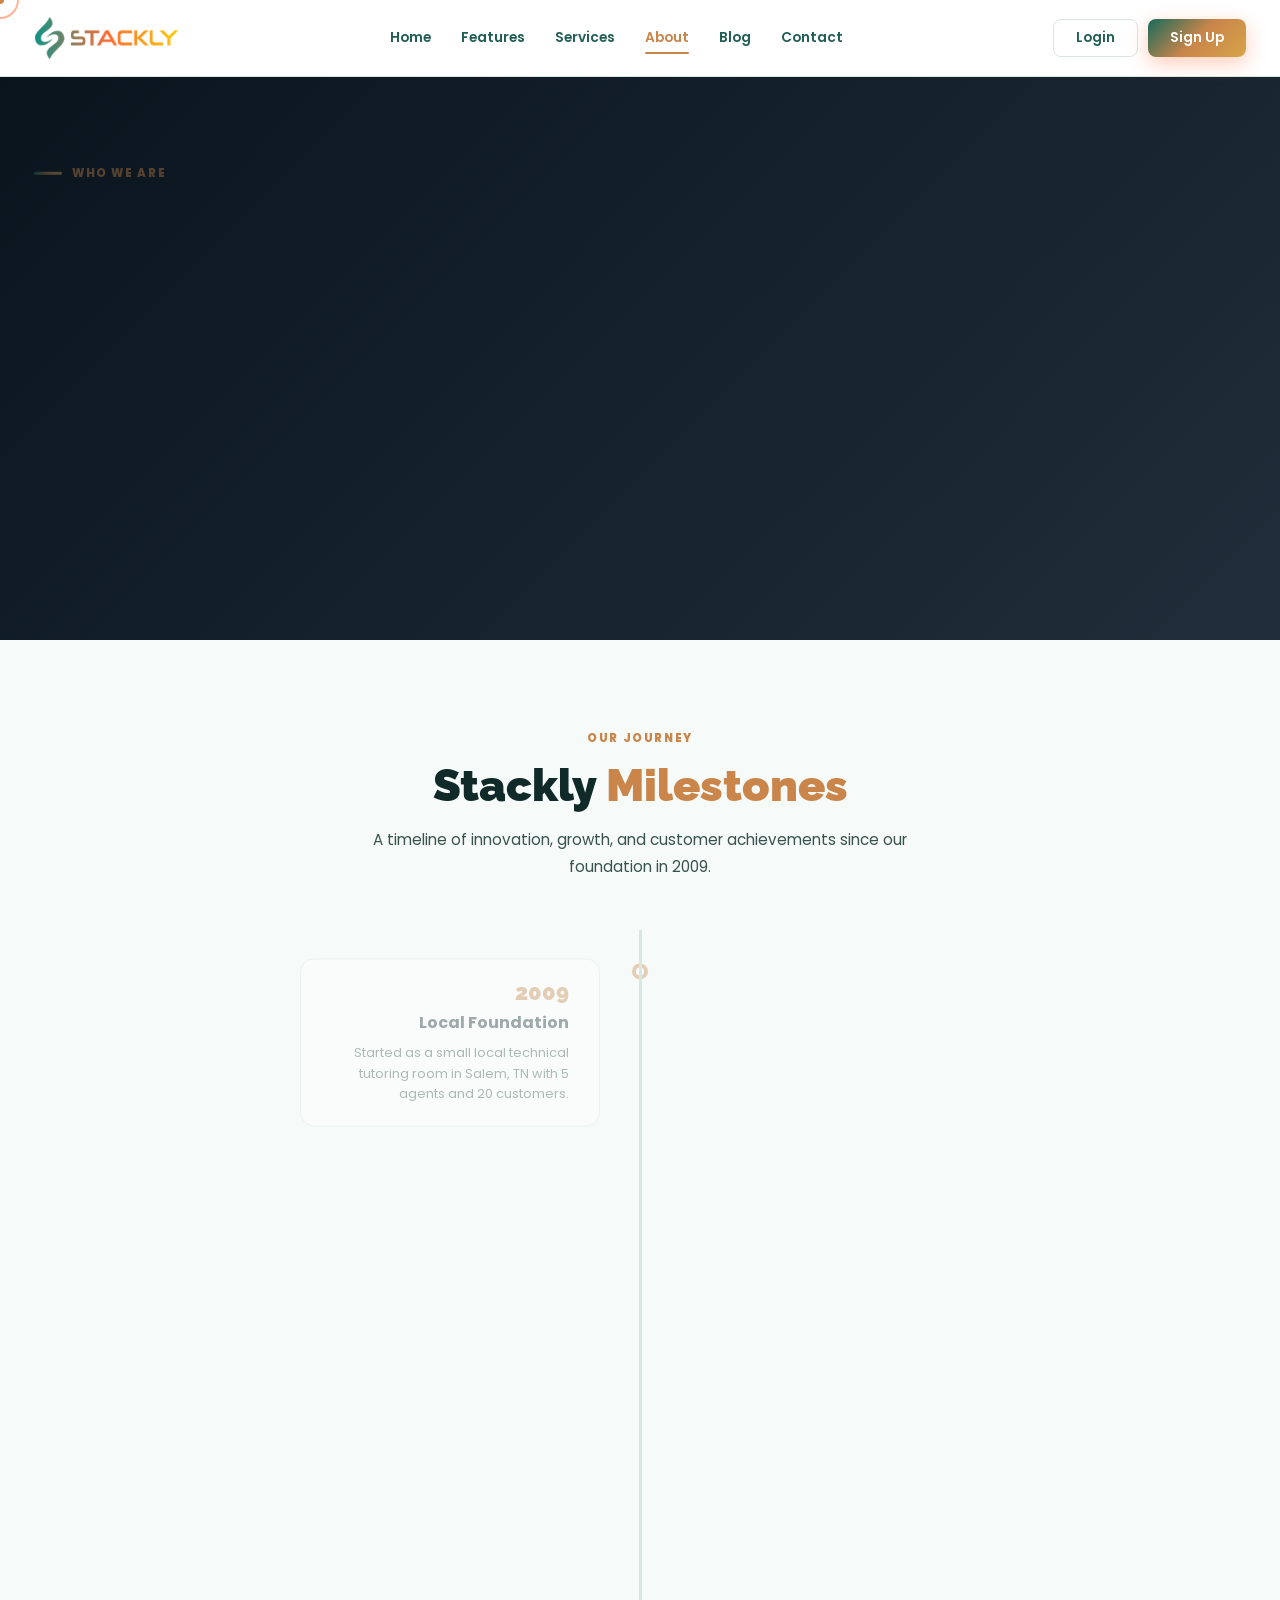
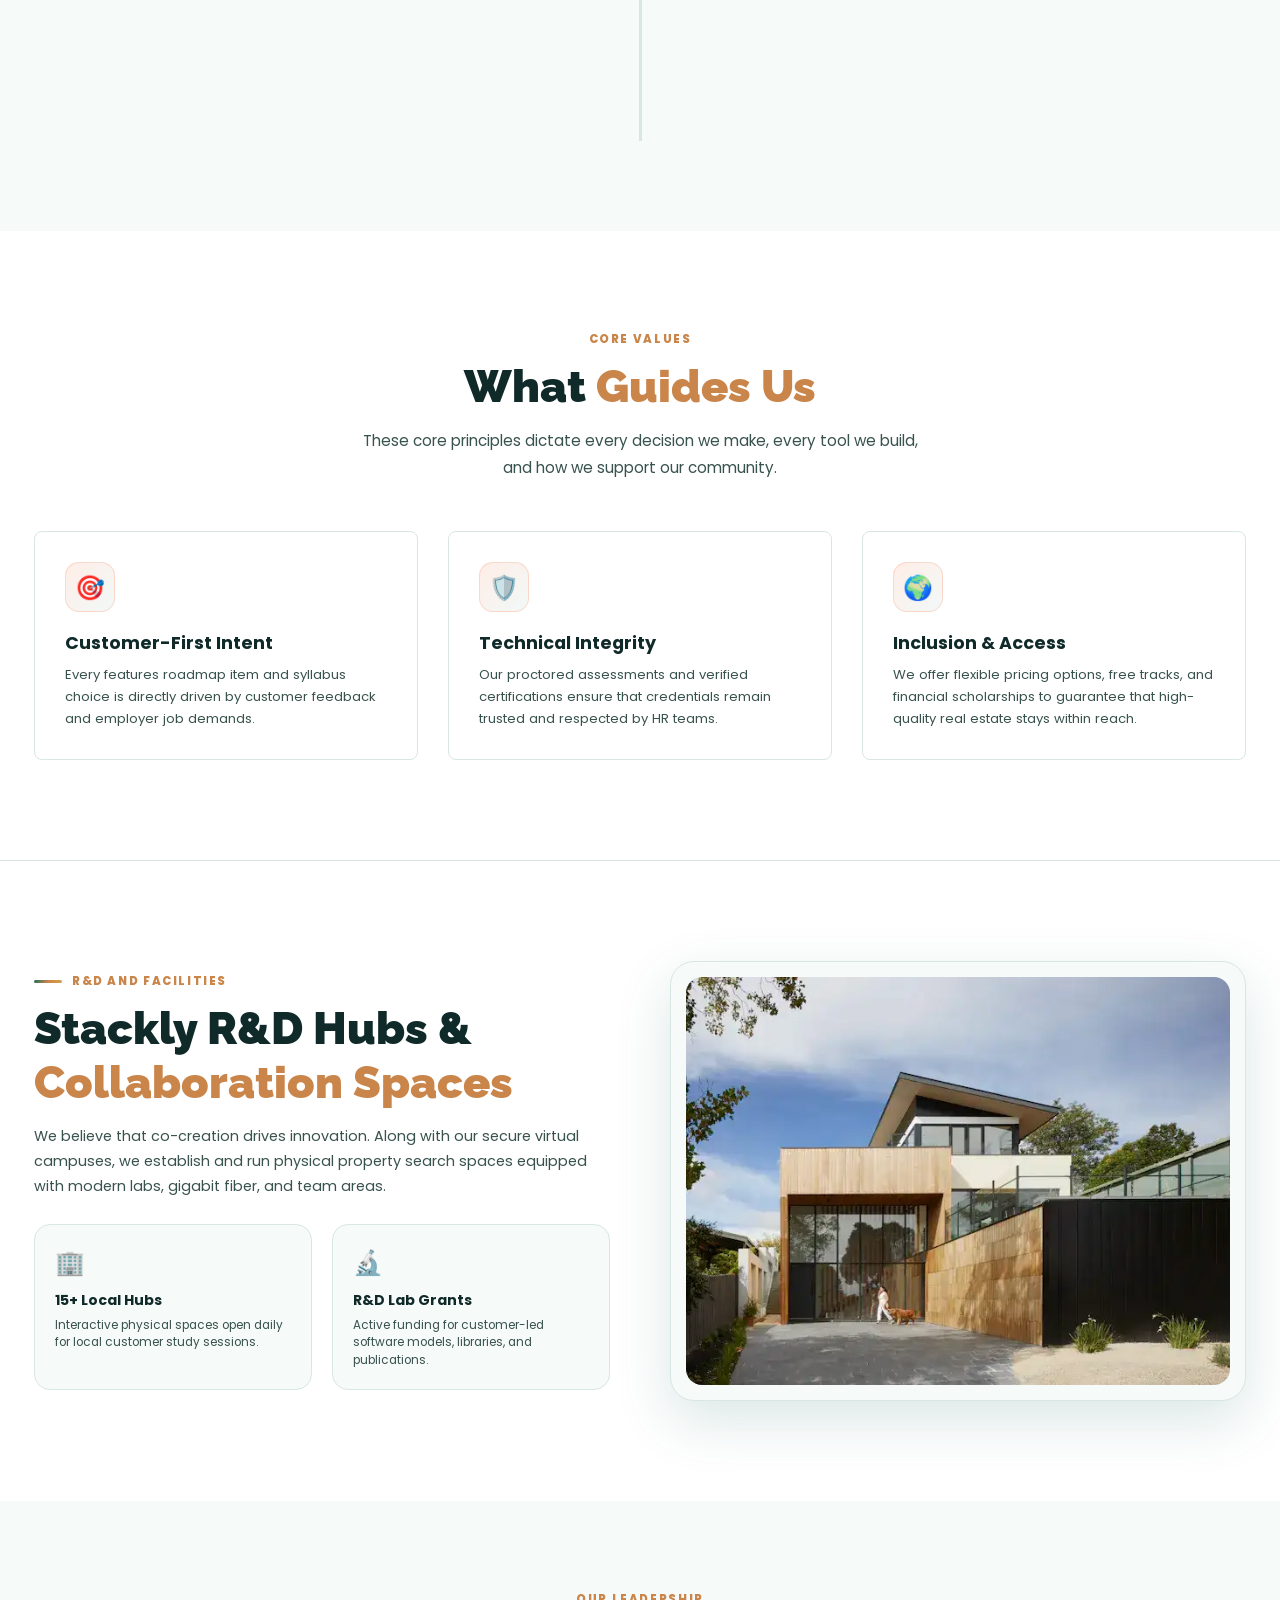
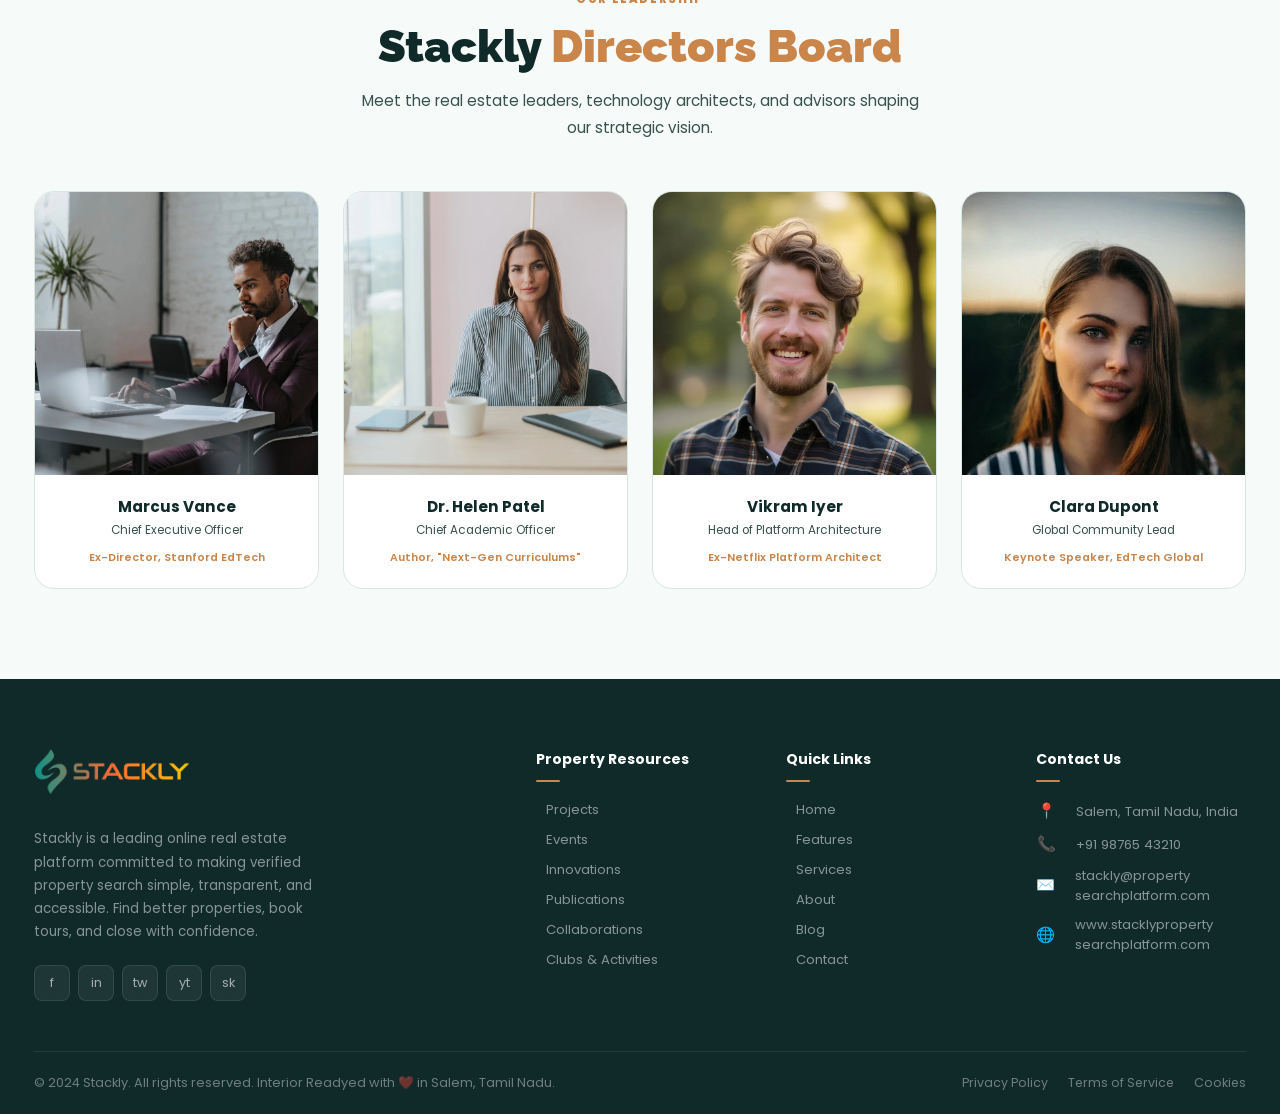
==== commit 91eb225b: "Add files via upload" ====
--- a/about.html
+++ b/about.html
@@ -165,7 +165,7 @@
     <a href="index.html">Home</a>
     <a href="features.html">Features</a>
     <a href="services.html">Services</a>
-    <a href="about.html">About</a>
+    <a href="about.html" class="active">About</a>
     <a href="blog.html">Blog</a>
     <a href="contact.html">Contact</a>
   </div>
@@ -337,7 +337,7 @@
       <!-- Leader 1 -->
       <div class="admin-card">
         <div class="tc-img">
-          <img src="downloaded_images/real-estate-agent.webp" alt="Marcus Vance" style="width: 100%; height: 100%; object-fit: cover;">
+          <img src="downloaded_images/m7.webp" alt="Marcus Vance" style="width: 100%; height: 100%; object-fit: cover;">
         </div>
         <div class="tc-info" style="padding: 20px 15px;">
           <h4 style="font-size: 0.95rem; font-weight: 700; color: var(--navy); margin-bottom: 4px;">Marcus Vance</h4>
@@ -349,7 +349,7 @@
       <!-- Leader 2 -->
       <div class="admin-card">
         <div class="tc-img">
-          <img src="downloaded_images/real-estate-luxury.webp" alt="Dr. Helen Patel" style="width: 100%; height: 100%; object-fit: cover;">
+          <img src="downloaded_images/w5.webp" alt="Dr. Helen Patel" style="width: 100%; height: 100%; object-fit: cover;">
         </div>
         <div class="tc-info" style="padding: 20px 15px;">
           <h4 style="font-size: 0.95rem; font-weight: 700; color: var(--navy); margin-bottom: 4px;">Dr. Helen Patel</h4>
@@ -361,7 +361,7 @@
       <!-- Leader 3 -->
       <div class="admin-card">
         <div class="tc-img">
-          <img src="downloaded_images/real-estate-modern-home.webp" alt="Vikram Iyer" style="width: 100%; height: 100%; object-fit: cover;">
+          <img src="downloaded_images/a4.webp" alt="Vikram Iyer" style="width: 100%; height: 100%; object-fit: cover;">
         </div>
         <div class="tc-info" style="padding: 20px 15px;">
           <h4 style="font-size: 0.95rem; font-weight: 700; color: var(--navy); margin-bottom: 4px;">Vikram Iyer</h4>
@@ -373,7 +373,7 @@
       <!-- Leader 4 -->
       <div class="admin-card">
         <div class="tc-img">
-          <img src="downloaded_images/real-estate-condo.webp" alt="Clara Dupont" style="width: 100%; height: 100%; object-fit: cover;">
+          <img src="downloaded_images/w7.webp" alt="Clara Dupont" style="width: 100%; height: 100%; object-fit: cover;">
         </div>
         <div class="tc-info" style="padding: 20px 15px;">
           <h4 style="font-size: 0.95rem; font-weight: 700; color: var(--navy); margin-bottom: 4px;">Clara Dupont</h4>
@@ -427,10 +427,10 @@
       <div class="fg-col">
       <h4>Contact Us</h4>
         <ul class="footer-contact-list">
-          <li><span class="fc-icon">📍</span> Salem, Tamil Nadu, India</li>
-          <li><span class="fc-icon">📞</span> +91 98765 43210</li>
-          <li><span class="fc-icon">✉️</span> stackly@property searchplatform.com</li>
-          <li><span class="fc-icon">🌐</span> www.stacklyproperty searchplatform.com</li>
+          <li><span class="fc-icon">📍</span> <a href="404.html">Salem, Tamil Nadu, India</a></li>
+          <li><span class="fc-icon">📞</span> <a href="404.html">+91 98765 43210</a></li>
+          <li><span class="fc-icon">✉️</span> <a href="404.html">stackly@property searchplatform.com</a></li>
+          <li><span class="fc-icon">🌐</span> <a href="404.html"> www.stacklyproperty searchplatform.com</a></li>
         </ul>
       </div>
     </div>
--- a/index.css
+++ b/index.css
@@ -610,6 +610,13 @@
   color: var(--orange);
   transform: translateY(-2px);
 }
+#mob-menu .mob-menu-links a.active {
+  color: var(--orange);
+  background: rgba(255, 107, 53, 0.14);
+  border: 1px solid rgba(255, 107, 53, 0.32);
+  border-radius: 10px;
+  padding: 8px 18px;
+}
 .mob-menu-actions {
   display: flex;
   flex-direction: column;
@@ -1437,3 +1444,15 @@
     min-height: 220px !important;
   }
 }
+.property-card{
+    transition: all .4s ease;
+}
+
+.property-card.hide{
+    display:none;
+}
+
+.ctab.active{
+    background:0 6px 20px rgba(255,107,53,.3);
+    color:#fff;
+}
